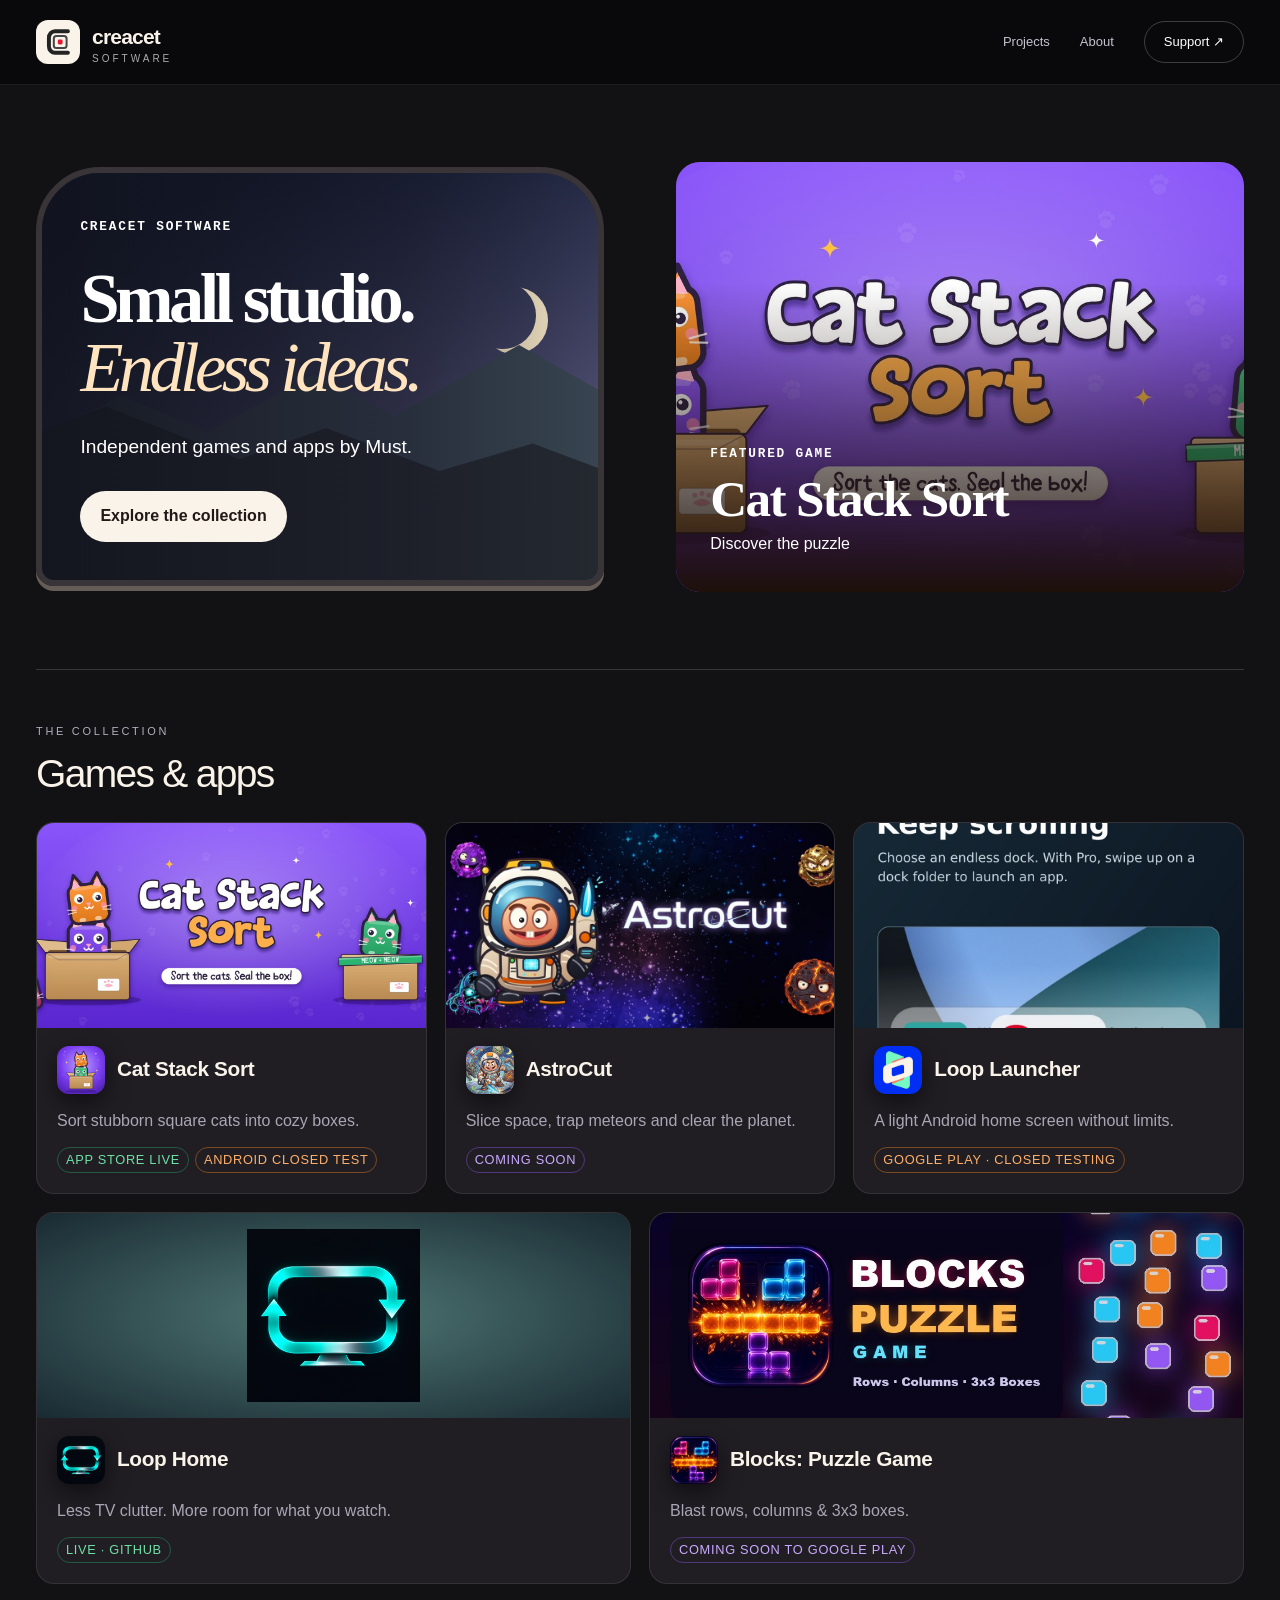
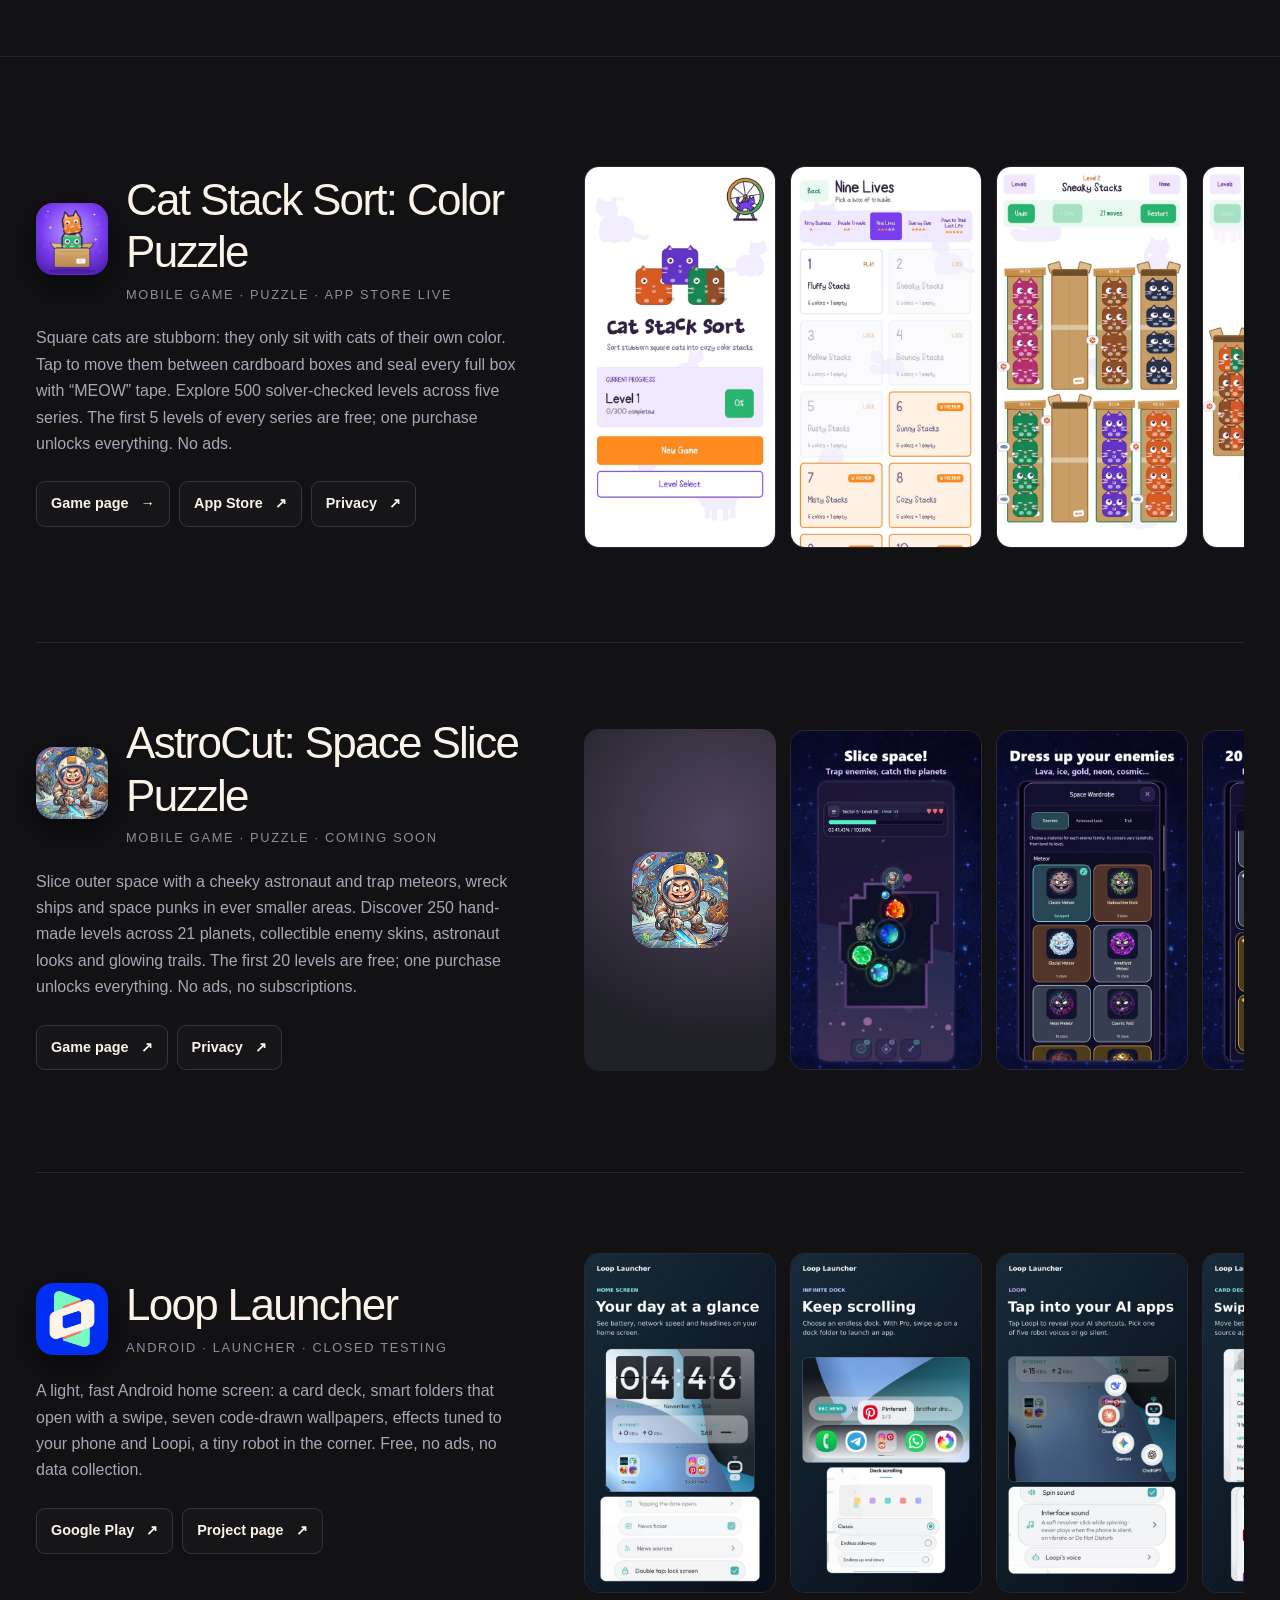
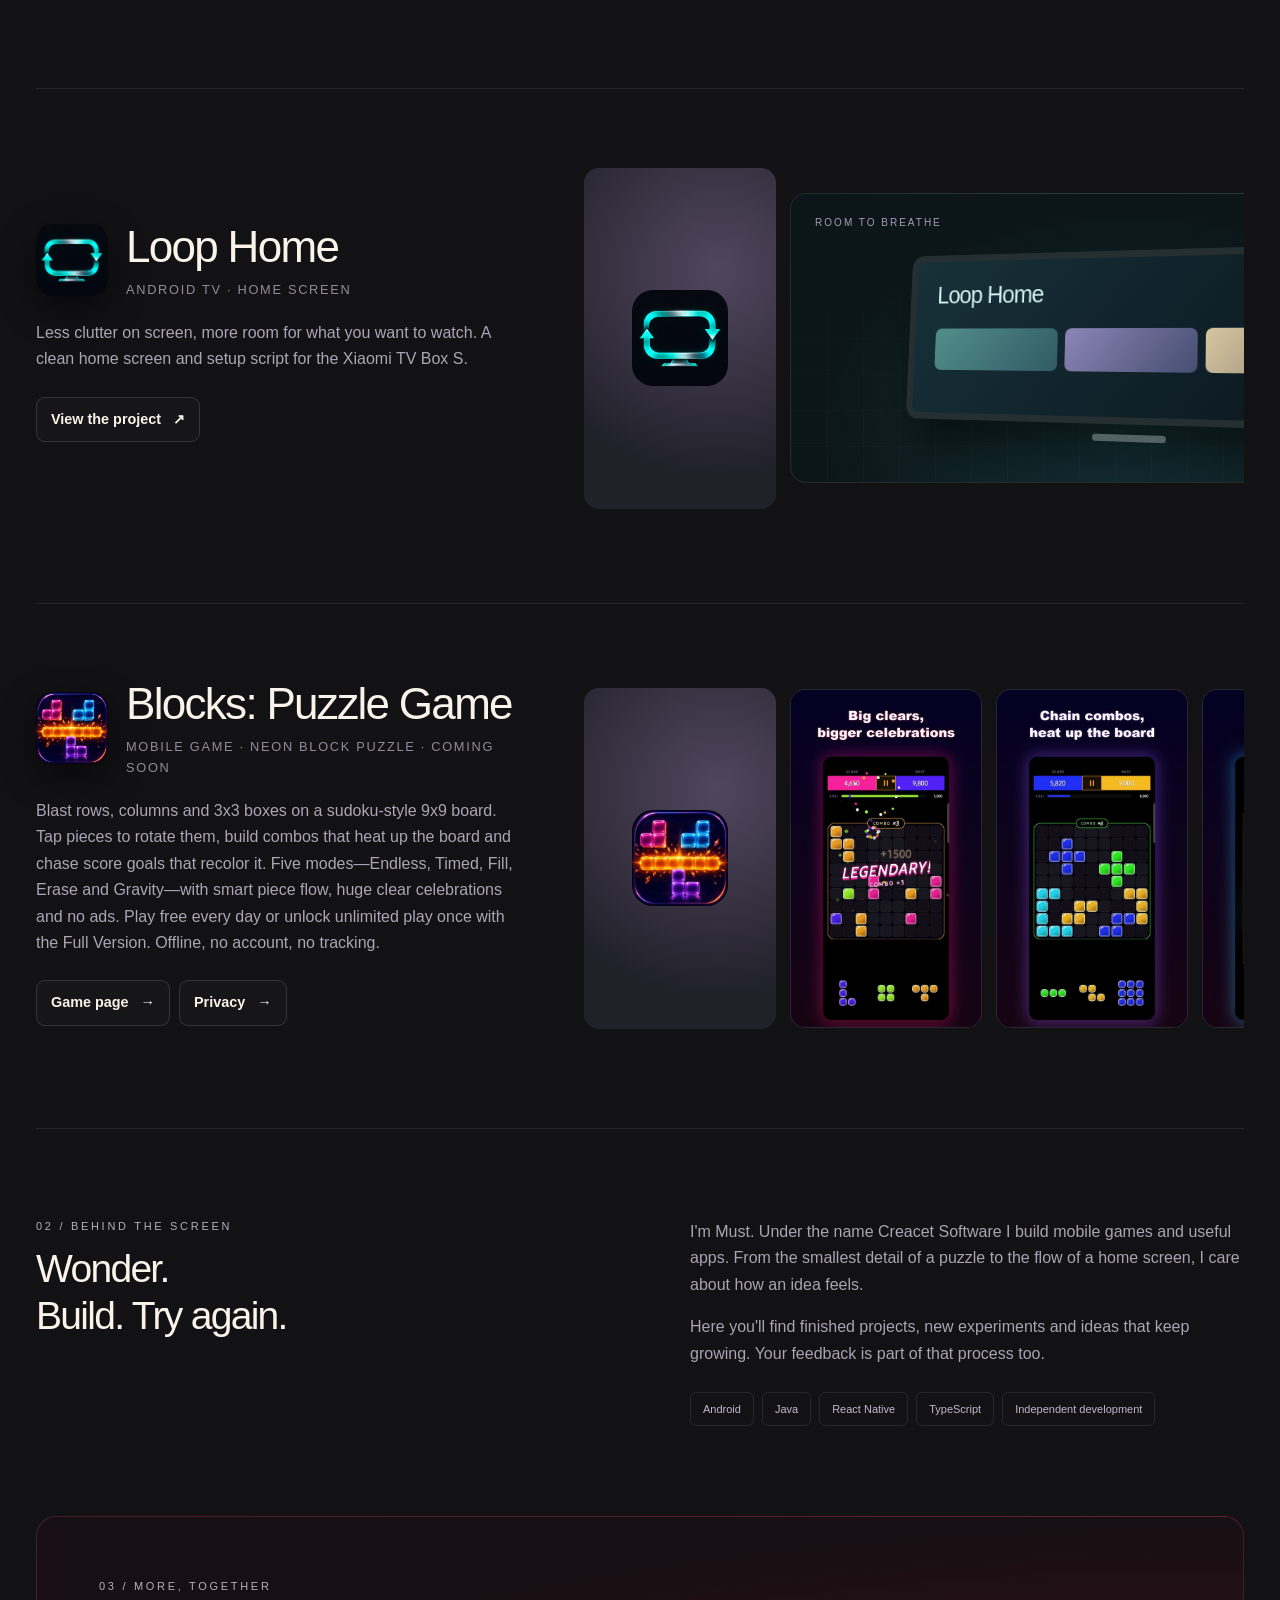
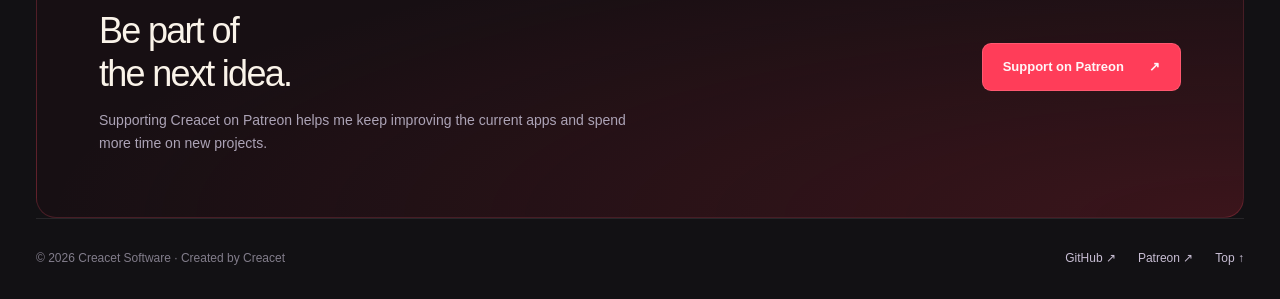
==== index.html @ cf0ade44 "Frame the studio introduction in a local-time landscape window" ====
<!doctype html>
<html lang="en">
<head>
<meta charset="utf-8">
<meta name="viewport" content="width=device-width,initial-scale=1">
<title>Creacet — From idea to experience.</title>
<meta name="description" content="Creacet Software: independent mobile games, Android experiences and tools that make everyday life easier.">
<meta name="theme-color" content="#09090d">
<meta property="og:type" content="website">
<meta property="og:title" content="Creacet Software">
<meta property="og:description" content="Independent mobile games, Android experiences and useful tools. Cat Stack Sort is out now on the App Store.">
<meta property="og:url" content="https://mustycetin.github.io/mustycetin/">
<meta property="og:image" content="https://mustycetin.github.io/mustycetin/assets/catstacksort/share.jpg">
<meta name="twitter:card" content="summary_large_image">
<style>
:root{color-scheme:dark;--bg:#09090d;--panel:#111116;--line:#ffffff17;--muted:#9999a9;--purple:#ff536b;--ice:#e3e7ed;--green:#6fe0a6;--orange:#ffaf6b}
*{box-sizing:border-box}html{scroll-behavior:smooth;scroll-padding-top:100px}body{margin:0;background:var(--bg);color:#f4f2f9;font:16px/1.65 "Segoe UI",Arial,sans-serif}a{color:inherit;text-decoration:none}button{font:inherit;color:inherit;cursor:pointer}a:focus-visible,button:focus-visible{outline:2px solid var(--ice);outline-offset:5px}::selection{background:#8060c9;color:white}.wrap{width:min(1240px,calc(100% - 72px));margin:auto}
header{position:sticky;top:0;z-index:10;border-bottom:1px solid var(--line);background:#09090de8;backdrop-filter:blur(18px)}nav{height:84px;display:flex;align-items:center;justify-content:space-between}.brand{display:flex;align-items:center;gap:12px;font-size:21px;font-weight:750;letter-spacing:-.8px}.brand-mark{display:grid;place-items:center;height:34px;width:34px;border-radius:10px;background:linear-gradient(135deg,#ff3756,#8d2537);font-weight:800;color:#fff}.brand small{font-size:10px;display:block;font-weight:500;letter-spacing:3px;color:var(--muted);line-height:1}.links{display:flex;align-items:center;gap:30px;font-size:13px;color:#c4c2cd}.navsupport{border:1px solid #ffffff36;border-radius:30px;padding:9px 19px;color:white}.links a:hover{color:var(--purple)}.eyebrow{font:11px/1.4 "Segoe UI",sans-serif;letter-spacing:2.7px;color:#b3afbe;text-transform:uppercase}
.hero{position:relative;padding:95px 0 0;overflow:hidden}.hero:before{content:"";position:absolute;top:0;left:40%;width:70%;height:700px;background:radial-gradient(ellipse,#a02e3417,transparent 65%);pointer-events:none}.intro{position:relative;z-index:2;display:grid;grid-template-columns:1.2fr 1fr;gap:70px;align-items:end}.tag{display:flex;align-items:center;gap:9px}.dot{width:6px;height:6px;border-radius:50%;background:#ff354f;box-shadow:0 0 15px #ff163c}h1{font-size:clamp(54px,6.4vw,88px);font-weight:550;line-height:1.04;letter-spacing:-5px;margin:26px 0 0}h1 em{font-weight:450;font-style:normal;background:linear-gradient(100deg,#ff3457,#ff8c93 50%,#e1e5ed);color:transparent;background-clip:text}.hero-copy{max-width:370px;padding-bottom:6px;color:#a8a5b4;font-size:16px}.actions{display:flex;gap:12px;margin-top:25px;align-items:center;flex-wrap:wrap}.button{display:inline-flex;align-items:center;justify-content:center;gap:25px;border:1px solid #ffffff24;border-radius:9px;padding:12px 20px;font-size:13px;font-weight:600;background:#ffffff05;transition:background .2s,transform .2s}.button:hover{transform:translateY(-2px);background:#ffffff10}.button.primary{background:#ff3d59;color:#fff7f8;border-color:#ff3d59}.button.primary:hover{background:#ff6078}
.stage{height:480px;margin-top:35px;position:relative;border-bottom:1px solid var(--line);isolation:isolate}.stage canvas{position:absolute;width:100%;height:100%;inset:0;touch-action:pan-y}.stage:before{content:"";position:absolute;width:50%;height:30%;left:25%;bottom:10%;background:#ff354f16;filter:blur(60px);pointer-events:none}.stage-top{position:absolute;top:20px;left:0;font-size:10px;letter-spacing:2px;color:#777382;pointer-events:none}.stage-controls{position:absolute;bottom:25px;left:0;right:0;display:flex;align-items:center;justify-content:space-between;gap:10px}.modes{display:flex;gap:5px;background:#15141cc9;border:1px solid var(--line);padding:5px;border-radius:30px}.modes button{font-size:11px;border:0;border-radius:20px;padding:8px 17px;background:none;color:#a9a5b6}.modes button[aria-pressed=true]{background:#c52e46;color:#fff7f8}.hint{font-size:11px;color:#827e90}.pause{background:#15141c;border:1px solid var(--line);border-radius:30px;padding:8px 15px;font-size:11px}
.section{padding:90px 0}.section-title{display:flex;justify-content:space-between;align-items:end;margin-bottom:35px}.section-title h2,h2{font-size:39px;letter-spacing:-1.7px;font-weight:500;margin:12px 0 0;line-height:1.2}.section-title>p{font-size:14px;color:var(--muted);max-width:315px;margin:0}
.portfolio{padding:54px 0 72px}.portfolio .section-title{margin-bottom:24px}.portfolio-grid{display:grid;grid-template-columns:repeat(5,minmax(0,1fr));gap:12px}.portfolio-card{min-width:0;min-height:188px;border:1px solid var(--line);border-radius:17px;padding:18px;background:linear-gradient(145deg,#17171e,#101015);display:flex;flex-direction:column;transition:transform .2s,border-color .2s,background .2s}.portfolio-card:hover{transform:translateY(-4px);border-color:#ff536b66;background:#18171f}.portfolio-card:focus-visible{outline-offset:3px}.portfolio-head{display:flex;align-items:center;gap:12px;margin-bottom:15px}.portfolio-icon{width:48px;height:48px;flex:none;object-fit:cover;border-radius:12px;box-shadow:0 8px 22px #0008}.portfolio-card h3{font-size:17px;line-height:1.18;letter-spacing:-.35px;margin:0;font-weight:650}.portfolio-card p{font-size:12.5px;line-height:1.45;color:#aaa6b5;margin:0 0 15px}.statuses{display:flex;gap:6px;flex-wrap:wrap;margin-top:auto}.status{display:inline-flex;width:max-content;max-width:100%;border:1px solid #ffffff22;border-radius:20px;padding:4px 8px;font-size:9px;line-height:1.25;letter-spacing:.7px;text-transform:uppercase;color:#d7d2df}.status.live{border-color:#29b56f66;color:var(--green)}.status.test{border-color:#ff8a1f66;color:var(--orange)}.status.soon{border-color:#9b5cff66;color:#c9a9ff}
.details{border-top:1px solid var(--line);padding-top:30px}.app-detail{scroll-margin-top:100px;padding:74px 0;border-bottom:1px solid var(--line)}.detail-head{display:grid;grid-template-columns:minmax(0,1fr) auto;gap:40px;align-items:start;margin-bottom:28px}.detail-title{display:flex;gap:18px;align-items:center}.detail-title img{width:72px;height:72px;flex:none;object-fit:cover;border-radius:17px;box-shadow:0 12px 32px #0008}.detail-title h2{margin:0;font-size:clamp(28px,4vw,44px)}.detail-kind{color:#918b9c;font-size:11px;letter-spacing:1.7px;text-transform:uppercase;margin-top:5px}.detail-copy{max-width:800px;color:#aaa6b5;margin:20px 0 0}.detail-links{display:flex;gap:9px;flex-wrap:wrap;justify-content:flex-end;max-width:400px}.detail-link{display:inline-flex;align-items:center;gap:12px;border:1px solid #ffffff22;border-radius:9px;padding:10px 14px;font-size:12px;font-weight:600;background:#ffffff05}.detail-link:hover{background:#ffffff0d;border-color:#ff536b55}
.shots{display:flex;gap:14px;overflow-x:auto;padding:5px 2px 20px;scroll-snap-type:x mandatory;scrollbar-color:#ffffff30 transparent}.shot{padding:0;border:1px solid var(--line);border-radius:15px;background:#171020;flex:0 0 190px;overflow:hidden;scroll-snap-align:start}.shot:hover{border-color:#ff536b66}.shot img{display:block;width:100%;height:auto}.home-preview{flex:0 0 min(680px,88vw);height:290px;border:1px solid var(--line);border-radius:16px;background:radial-gradient(ellipse at 50% 80%,#22697355,transparent 65%),#0c1619;position:relative;overflow:hidden;scroll-snap-align:start}.art-grid{position:absolute;inset:0;background-image:linear-gradient(#ffffff06 1px,transparent 1px),linear-gradient(90deg,#ffffff06 1px,transparent 1px);background-size:36px 36px;mask-image:linear-gradient(transparent,#000)}.art-label{position:absolute;left:24px;top:21px;font-size:10px;letter-spacing:2px;color:#a799b9}.tv{width:72%;height:175px;border:7px solid #252f31;border-radius:14px;background:linear-gradient(130deg,#173139,#0b151e);transform:perspective(700px) rotateY(-13deg) rotateX(5deg);box-shadow:10px 28px 45px #0008;position:absolute;left:14%;top:55px;padding:24px}.tv:after{content:"";position:absolute;width:75px;height:7px;background:#536265;bottom:-24px;left:calc(50% - 37px);border-radius:5px}.tv-clock{font-size:25px;line-height:1;letter-spacing:-1px;color:#d5f4f3}.tv-row{display:flex;gap:8px;margin-top:23px}.tv-row i{height:44px;flex:1;background:linear-gradient(130deg,#538e8a,#315b65);border-radius:7px}.tv-row i:nth-child(2){background:linear-gradient(130deg,#8d86b7,#454e70)}.tv-row i:nth-child(3){background:linear-gradient(130deg,#d6c6a1,#887c6f)}.note{font-size:10px;color:#8a8196;position:absolute;bottom:13px;right:18px}
dialog{border:1px solid #ffffff30;border-radius:15px;background:#101016;padding:12px;max-width:95vw;max-height:95vh}dialog::backdrop{background:#000d}dialog img{display:block;max-width:85vw;max-height:85vh;object-fit:contain}#close-viewer{position:absolute;right:15px;top:15px;border:0;border-radius:50%;background:#000b;padding:8px 13px;font-size:20px}.about{border-top:0;display:grid;grid-template-columns:1fr 1fr;gap:100px}.about p{color:#a8a4b3;font-size:16px;margin-top:0}.stack{display:flex;flex-wrap:wrap;gap:8px;margin-top:25px}.stack span{font-size:11px;padding:7px 12px;border:1px solid var(--line);border-radius:6px;color:#c1b8cf}.support{padding:62px;border:1px solid #ff536b35;background:radial-gradient(ellipse at 100% 100%,#9c243145,transparent 70%),#170f13;border-radius:20px;display:flex;justify-content:space-between;align-items:center;gap:35px;position:relative;overflow:hidden}.support h2{font-size:36px;margin-top:14px}.support p{font-size:14px;color:#aca3b6;max-width:530px;margin-bottom:0}.support .button{flex-shrink:0;background:#ff3d59;color:#fff6f8}footer{display:flex;justify-content:space-between;border-top:1px solid var(--line);padding:30px 0;margin-top:80px;color:#827d8b;font-size:12px}footer a{color:#c8bed4}.footer-links{display:flex;gap:22px}
@media(min-width:1500px){.stage{height:530px}}@media(max-width:1050px){.portfolio-grid{grid-template-columns:repeat(3,1fr)}.detail-head{grid-template-columns:1fr}.detail-links{justify-content:flex-start;max-width:none}}@media(max-width:800px){.wrap{width:calc(100% - 38px)}nav{height:72px}.links{gap:18px}.links .hide-mobile{display:none}.hero{padding-top:57px}.intro{grid-template-columns:1fr;gap:22px}h1{letter-spacing:-3px;font-size:64px}.hero-copy{max-width:440px}.stage{height:355px;margin-top:5px}.hint{display:none}.stage-top{top:12px}.section{padding:60px 0}.section-title{display:block}.section-title>p{margin-top:18px;max-width:100%}.portfolio{padding:42px 0 56px}.portfolio-grid{grid-template-columns:repeat(2,1fr)}.about{grid-template-columns:1fr;gap:28px}.support{padding:30px;display:block}.support h2{font-size:30px}.support .button{margin-top:25px}footer{margin-top:55px;gap:18px;flex-wrap:wrap}.section-title h2,h2{font-size:33px}.stage-controls{bottom:16px}.modes button{padding:7px 13px}.app-detail{padding:58px 0}}@media(max-width:540px){.links>a:first-child{display:none}.portfolio-grid{grid-template-columns:1fr}.portfolio-card{min-height:152px}.detail-title{align-items:flex-start}.detail-title img{width:58px;height:58px}.shot{flex-basis:68vw}.detail-link{width:100%;justify-content:space-between}.home-preview{height:240px}.tv{width:82%;left:9%;height:155px;padding:20px}.tv-row{margin-top:19px}.tv-row i{height:38px}}@media(prefers-reduced-motion:reduce){html{scroll-behavior:auto}*{transition:none!important}}
</style>
<link rel="stylesheet" href="studio.css">
<link rel="icon" href="assets/creacet.svg">
</head>
<body>
<header><nav class="wrap" aria-label="Main menu"><a class="brand" href="#top" aria-label="Creacet Software home"><img class="logo" src="assets/creacet.svg" alt=""><span>creacet<small>SOFTWARE</small></span></a><div class="links"><a href="#projects">Projects</a><a class="hide-mobile" href="#about">About</a><a class="navsupport" href="https://www.patreon.com/cw/creacet" target="_blank" rel="noopener noreferrer">Support ↗</a></div></nav></header>
<main id="top">
<section class="spotlight wrap">
<div class="pitch studio-window">
  <div class="view" aria-hidden="true"><span class="orb"></span><span class="ridge far"></span><span class="ridge near"></span></div>
  <div class="window-copy"><span class="kicker">CREACET SOFTWARE</span><h1>Small studio.<br><i>Endless ideas.</i></h1><p>Independent games and apps by Must.</p><a class="button primary" href="#projects">Explore the collection</a></div>
</div>
<a class="feature" href="#cat-stack-sort"><img src="assets/catstacksort/cover.jpg" alt="Cat Stack Sort game artwork" fetchpriority="high"><div><span class="kicker">FEATURED GAME</span><h2>Cat Stack Sort</h2><span>Discover the puzzle</span></div></a></section>
<div id="mascot" aria-hidden="true"><b></b><b></b></div>
<section class="portfolio wrap" id="projects" aria-labelledby="portfolio-title"><div class="section-title"><div><div class="eyebrow">THE COLLECTION</div><h2 id="portfolio-title">Games &amp; apps</h2></div></div><div class="portfolio-grid">
<a class="portfolio-card" href="#cat-stack-sort"><div class="tile-art"><img src="assets/catstacksort/cover.jpg" loading="lazy" alt=""></div><div class="portfolio-head"><img class="portfolio-icon" src="assets/catstacksort/icon.png" width="48" height="48" alt=""><h3>Cat Stack Sort</h3></div><p>Sort stubborn square cats into cozy boxes.</p><span class="statuses"><span class="status live">App Store live</span><span class="status test">Android closed test</span></span></a>
<a class="portfolio-card" href="#astrocut"><div class="tile-art"><img src="assets/astrocut/cover.jpg" loading="lazy" alt=""></div><div class="portfolio-head"><img class="portfolio-icon" src="assets/astrocut/icon.png" width="48" height="48" alt=""><h3>AstroCut</h3></div><p>Slice space, trap meteors and clear the planet.</p><span class="statuses"><span class="status soon">Coming soon</span></span></a>
<a class="portfolio-card" href="#loop-launcher"><div class="tile-art"><img src="assets/loop-launcher/en-02-infinite-dock.jpg" loading="lazy" alt=""></div><div class="portfolio-head"><img class="portfolio-icon" src="assets/loop-launcher/icon.png" width="48" height="48" alt=""><h3>Loop Launcher</h3></div><p>A light Android home screen without limits.</p><span class="statuses"><span class="status test">Google Play · Closed testing</span></span></a>
<a class="portfolio-card" href="#loop-home"><div class="tile-art"><img src="assets/loop-home-icon.png" loading="lazy" alt=""></div><div class="portfolio-head"><img class="portfolio-icon" src="assets/loop-home-icon.png" width="48" height="48" alt=""><h3>Loop Home</h3></div><p>Less TV clutter. More room for what you watch.</p><span class="statuses"><span class="status live">Live · GitHub</span></span></a>
<a class="portfolio-card" href="#blocks"><div class="tile-art"><img src="assets/blocks/cover.jpg" loading="lazy" alt=""></div><div class="portfolio-head"><img class="portfolio-icon" src="assets/blocks/icon.png" width="48" height="48" alt=""><h3>Blocks: Puzzle Game</h3></div><p>Blast rows, columns &amp; 3x3 boxes.</p><span class="statuses"><span class="status soon">Coming soon to Google Play</span></span></a>
</div></section>
<div class="details">
<section class="app-detail wrap" id="cat-stack-sort" aria-labelledby="cat-title"><div class="detail-head"><div><div class="detail-title"><img src="assets/catstacksort/icon.png" width="72" height="72" alt="Cat Stack Sort app icon"><div><h2 id="cat-title">Cat Stack Sort: Color Puzzle</h2><div class="detail-kind">Mobile game · Puzzle · App Store live</div></div></div><p class="detail-copy">Square cats are stubborn: they only sit with cats of their own color. Tap to move them between cardboard boxes and seal every full box with “MEOW” tape. Explore 500 solver-checked levels across five series. The first 5 levels of every series are free; one purchase unlocks everything. No ads.</p></div><div class="detail-links"><a class="detail-link" href="catstacksort/">Game page <span>→</span></a><a class="detail-link" href="https://apps.apple.com/app/id6792870083" target="_blank" rel="noopener noreferrer">App Store <span>↗</span></a><a class="detail-link" href="https://nursaver.cloud/catstacksort/privacy/" target="_blank" rel="noopener noreferrer">Privacy <span>↗</span></a></div></div><div class="shots" data-shots="catstack" aria-label="Cat Stack Sort screenshots"></div></section>
<section class="app-detail wrap" id="astrocut" aria-labelledby="astro-title"><div class="detail-head"><div><div class="detail-title"><img src="assets/astrocut/icon.png" width="72" height="72" alt="AstroCut app icon"><div><h2 id="astro-title">AstroCut: Space Slice Puzzle</h2><div class="detail-kind">Mobile game · Puzzle · Coming soon</div></div></div><p class="detail-copy">Slice outer space with a cheeky astronaut and trap meteors, wreck ships and space punks in ever smaller areas. Discover 250 hand-made levels across 21 planets, collectible enemy skins, astronaut looks and glowing trails. The first 20 levels are free; one purchase unlocks everything. No ads, no subscriptions.</p></div><div class="detail-links"><a class="detail-link" href="https://mustycetin.github.io/astrocut/" target="_blank" rel="noopener noreferrer">Game page <span>↗</span></a><a class="detail-link" href="https://mustycetin.github.io/astrocut/privacy/" target="_blank" rel="noopener noreferrer">Privacy <span>↗</span></a></div></div><div class="shots" data-shots="astrocut" aria-label="AstroCut screenshots"></div></section>
<section class="app-detail wrap" id="loop-launcher" aria-labelledby="loop-title"><div class="detail-head"><div><div class="detail-title"><img src="assets/loop-launcher/icon.png" width="72" height="72" alt="Loop Launcher app icon"><div><h2 id="loop-title">Loop Launcher</h2><div class="detail-kind">Android · Launcher · Closed testing</div></div></div><p class="detail-copy">A light, fast Android home screen: a card deck, smart folders that open with a swipe, seven code-drawn wallpapers, effects tuned to your phone and Loopi, a tiny robot in the corner. Free, no ads, no data collection.</p></div><div class="detail-links"><a class="detail-link" href="https://play.google.com/store/apps/details?id=com.creacet.loop" target="_blank" rel="noopener noreferrer">Google Play <span>↗</span></a><a class="detail-link" href="https://github.com/mustycetin/loop-launcher" target="_blank" rel="noopener noreferrer">Project page <span>↗</span></a></div></div><div class="shots" data-shots="loop" aria-label="Loop Launcher screenshots"></div></section>
<section class="app-detail wrap" id="loop-home" aria-labelledby="home-title"><div class="detail-head"><div><div class="detail-title"><img src="assets/loop-home-icon.png" width="72" height="72" alt="Loop Home app icon"><div><h2 id="home-title">Loop Home</h2><div class="detail-kind">Android TV · Home screen</div></div></div><p class="detail-copy">Less clutter on screen, more room for what you want to watch. A clean home screen and setup script for the Xiaomi TV Box S.</p></div><div class="detail-links"><a class="detail-link" href="https://github.com/mustycetin/loop-home" target="_blank" rel="noopener noreferrer">View the project <span>↗</span></a></div></div><div class="shots" aria-label="Loop Home interface preview"><div class="home-preview" role="img" aria-label="Loop Home television interface concept"><div class="art-grid"></div><span class="art-label">ROOM TO BREATHE</span><div class="tv"><div class="tv-clock">Loop Home</div><div class="tv-row"><i></i><i></i><i></i></div></div><span class="note">Interface concept illustration</span></div></div></section>
<section class="app-detail wrap" id="blocks" aria-labelledby="blocks-title"><div class="detail-head"><div><div class="detail-title"><img src="assets/blocks/icon.png" width="72" height="72" alt="Blocks: Puzzle Game app icon"><div><h2 id="blocks-title">Blocks: Puzzle Game</h2><div class="detail-kind">Mobile game · Neon block puzzle · Coming soon</div></div></div><p class="detail-copy">Blast rows, columns and 3x3 boxes on a sudoku-style 9x9 board. Tap pieces to rotate them, build combos that heat up the board and chase score goals that recolor it. Five modes—Endless, Timed, Fill, Erase and Gravity—with smart piece flow, huge clear celebrations and no ads. Play free every day or unlock unlimited play once with the Full Version. Offline, no account, no tracking.</p></div><div class="detail-links"><a class="detail-link" href="blocks/">Game page <span>→</span></a><a class="detail-link" href="blocks/privacy/">Privacy <span>→</span></a></div></div><div class="shots" data-shots="blocks" aria-label="Blocks: Puzzle Game screenshots"></div></section>
</div>
<dialog id="viewer"><button id="close-viewer" aria-label="Close image">✕</button><img id="large-shot" alt="Screenshot"></dialog>
<section class="section wrap about" id="about"><div><div class="eyebrow">02 / BEHIND THE SCREEN</div><h2>Wonder.<br>Build. Try again.</h2></div><div><p>I'm Must. Under the name Creacet Software I build mobile games and useful apps. From the smallest detail of a puzzle to the flow of a home screen, I care about how an idea feels.</p><p>Here you'll find finished projects, new experiments and ideas that keep growing. Your feedback is part of that process too.</p><div class="stack"><span>Android</span><span>Java</span><span>React Native</span><span>TypeScript</span><span>Independent development</span></div></div></section>
<section class="wrap" id="support"><div class="support"><div><div class="eyebrow">03 / MORE, TOGETHER</div><h2>Be part of<br>the next idea.</h2><p>Supporting Creacet on Patreon helps me keep improving the current apps and spend more time on new projects.</p></div><a class="button" href="https://www.patreon.com/cw/creacet" target="_blank" rel="noopener noreferrer">Support on Patreon <span>↗</span></a></div></section>
</main>
<footer class="wrap"><span>© <span id="year">2026</span> Creacet Software · Created by Creacet</span><div class="footer-links"><a href="https://github.com/mustycetin">GitHub ↗</a><a href="https://www.patreon.com/cw/creacet">Patreon ↗</a><a href="#top">Top ↑</a></div></footer>
<script>
</script>
<script src="studio.js" defer></script>
<script>document.getElementById("year").textContent = new Date().getFullYear();
</script>
<script>
(()=>{const viewer=document.getElementById('viewer'),large=document.getElementById('large-shot');const sets={loop:{dir:'loop-launcher',name:'Loop Launcher',list:[["01-home-screen","Your day at a glance"],["02-infinite-dock","Keep scrolling: the infinite dock"],["03-loopi","Tap into your AI apps with Loopi"],["04-card-deck","Swipe through your deck"],["05-folders","Give every app a place"],["06-personalization","Pick your palette"],["07-news-reader","Follow your own feed"],["08-apps-and-search","Find it all with one swipe"],["09-privacy","Your data stays yours"],["10-loop-pro","Make gestures your own"]]},catstack:{dir:'catstacksort',name:'Cat Stack Sort',h:1080,list:[["01-home","Home screen"],["02-series","Five series, from easy to extreme"],["03-sealed-boxes","Full boxes seal with MEOW tape"],["04-double-trouble","Double Trouble: two-color cats"],["05-nine-lives","Nine Lives: tighter boards"],["06-side-by-side","Side by Side: colors match by side"],["07-last-life-dark","Down to Their Last Life: in the dark"],["08-kitty-business","Kitty Business: the classic"]]},astrocut:{dir:'astrocut',name:'AstroCut',list:[["01-slice-space","Slice space!"],["02-enemy-skins","Dress up your enemies"],["03-astronaut-looks","20+ astronaut looks"],["04-cut-trails","Leave your mark"],["05-levels-planets","250 levels, 21 planets"]]},blocks:{dir:'blocks',name:'Blocks: Puzzle Game',h:1170,list:[["01","Home and daily play"],["02","Clear rows, columns and boxes"],["03","Five game modes"],["04","Combos and score goals"]]}};document.querySelectorAll('[data-shots]').forEach(box=>{const set=sets[box.dataset.shots];for(const [n,label] of set.list){const b=document.createElement('button'),img=document.createElement('img');b.className='shot';b.setAttribute('aria-label','Enlarge '+set.name+' screenshot: '+label);img.src='assets/'+set.dir+'/en-'+n+'.jpg';img.alt=set.name+' — '+label;img.loading='lazy';img.width=540;img.height=set.h||960;b.append(img);b.onclick=()=>{large.src=img.src;large.alt=img.alt;viewer.showModal()};box.append(b)}});document.getElementById('close-viewer').onclick=()=>viewer.close();viewer.addEventListener('click',e=>{if(e.target===viewer)viewer.close()});viewer.addEventListener('close',()=>{large.removeAttribute('src')})})();
</script>
</body>
</html>
---- studio.css ----
:root{--paper:#faf3e9;--red:#f95649;--muted:#ada9aa}
body{background:#121114;color:var(--paper)}
.logo{width:44px;height:44px;background:var(--paper);border-radius:12px}
.spotlight{display:grid;grid-template-columns:1fr 1fr;align-items:center;gap:6%;padding-block:clamp(32px,6vw,92px)}
.kicker{font:650 .8rem/1.3 monospace;letter-spacing:.14em}
.pitch h1{font:600 clamp(3.3rem,6.7vw,7rem)/.98 Georgia,serif;letter-spacing:-.065em}
.pitch h1 i{color:#ff8b77;font-weight:400}
.pitch p{max-width:42ch;font-size:clamp(1rem,1.6vw,1.2rem);color:#cbc1be;margin:1.5em 0}
.button.primary{background:var(--paper);color:#221816;border:0;border-radius:100px;font-size:1rem}
.feature{position:relative;isolation:isolate;display:flex;align-items:end;aspect-ratio:1.32;overflow:hidden;border-radius:24px;background:#452f28;color:white}
.feature img,.feature:after{position:absolute;inset:0;width:100%;height:100%;object-fit:cover;z-index:-2}
.feature:after{content:"";background:linear-gradient(transparent 28%,#1d100abf 83%,#1d100a);z-index:-1}
.feature div{padding:6%}.feature h2{font:bold clamp(2rem,4vw,4rem)/1 Georgia,serif;margin:.15em 0}
.portfolio{border-top:1px solid #ffffff29}.portfolio-grid{grid-template-columns:repeat(6,minmax(0,1fr));gap:18px}
.portfolio-card{grid-column:span 2;padding:0 0 20px;background:#201e23;border-radius:18px;overflow:hidden}
.portfolio-card:nth-last-child(-n+2){grid-column:span 3}
.tile-art{height:clamp(145px,16vw,235px);overflow:hidden;background:#33333d}
.tile-art img{width:100%;height:100%;object-fit:cover;transition:transform .35s}
.portfolio-card:hover .tile-art img{transform:scale(1.035)}
.portfolio-card[href="#loop-launcher"] .tile-art img{object-position:center 22%}
.portfolio-card[href="#loop-home"] .tile-art img{object-fit:contain;padding:16px;background:radial-gradient(ellipse,#507875,#192a32)}
.portfolio-head,.portfolio-card p,.portfolio-card .statuses{margin-inline:20px}.portfolio-head{margin-top:18px}
.portfolio-card h3{font-size:1.3rem}.portfolio-card p{font-size:1rem}.status,.detail-kind{font-size:.8rem}.detail-link{min-height:44px;font-size:.9rem}
.app-detail{display:grid;grid-template-columns:minmax(0,.85fr) minmax(0,1.15fr);gap:5%;align-items:center}
.detail-head{display:block}.detail-links{justify-content:flex-start;margin-top:24px}.shots{min-width:0;align-items:center}.shot,.reel{flex:0 0 clamp(150px,15vw,210px)}
.reel{aspect-ratio:9/16;scroll-snap-align:start;overflow:hidden;border-radius:15px;background:#25242a;position:relative}.reel img,.reel iframe{width:100%;height:100%;object-fit:cover;border:0;display:block}.reel.poster{display:grid;place-items:center;background:radial-gradient(circle at 70% 30%,#52465e,#21212a 75%)}.reel.poster img{width:50%;height:auto;border-radius:22%}
#mascot{position:fixed;z-index:20;top:0;left:0;width:27px;height:25px;border-radius:9px 9px 7px 7px;background:#ec344a;border:2px solid #ffada5;box-shadow:2px 3px 0 #44292d;display:flex;align-items:center;justify-content:center;gap:4px;pointer-events:none;transform:translate(-70px,-70px)}
#mascot b{width:4px;height:7px;background:#fff5dc;border-radius:4px}
@media(max-width:800px){.app-detail{display:block}.portfolio-grid{grid-template-columns:repeat(2,minmax(0,1fr))}.portfolio-card,.portfolio-card:nth-last-child(-n+2){grid-column:auto}.spotlight{gap:24px}.detail-head{margin-bottom:22px}}
@media(max-width:620px){.spotlight{grid-template-columns:1fr}.feature{aspect-ratio:1.85}.portfolio-grid{grid-template-columns:1fr}.tile-art{height:auto;aspect-ratio:2.1}.portfolio-card{min-height:0}.shot,.reel{flex-basis:min(54vw,210px)}.links>a:first-child{display:inline}.links{gap:12px}.navsupport{padding:8px 12px}}
@media(pointer:coarse){#mascot{position:absolute;left:auto;right:0;top:0;transform:rotate(8deg)}.pitch{position:relative;padding-right:12px}}
@media(prefers-reduced-motion:reduce){#mascot{display:none}}
.studio-window{--sky:#111930;--horizon:#68648b;--light:#f9eac7;position:relative;isolation:isolate;overflow:hidden;padding:clamp(24px,3vw,48px);border:6px solid #383437;border-radius:64px 64px 18px 18px;box-shadow:0 5px 0 #655c58,inset 0 0 0 1px #ffffff38}
.studio-window[data-period="morning"]{--sky:#799bb6;--horizon:#ffc396;--light:#fff1b0}
.studio-window[data-period="day"]{--sky:#457ea9;--horizon:#a2dada;--light:#fff5ca}
.studio-window[data-period="evening"]{--sky:#61537b;--horizon:#f09365;--light:#ffd585}
.view{position:absolute;inset:0;z-index:-1;overflow:hidden;background:linear-gradient(160deg,var(--sky) 12%,var(--horizon))}
.orb{position:absolute;right:9%;top:var(--altitude,14%);width:12%;aspect-ratio:1;border-radius:50%;background:var(--light);box-shadow:0 0 32px #fff3}
.studio-window[data-period="night"] .orb{background:transparent;box-shadow:inset -12px -5px var(--light)}
.ridge{position:absolute;inset:35% -6% 0;background:#384451;clip-path:polygon(0 53%,18% 30%,32% 44%,49% 22%,62% 38%,82% 11%,100% 35%,100% 100%,0 100%)}
.ridge.near{inset:52% -10% 0;background:#242930;transform:scaleX(-1)}
.view:after{content:"";position:absolute;inset:0;background:linear-gradient(90deg,#11131de0,#15152275 65%,transparent)}
.window-copy h1{font-size:clamp(2.65rem,5.5vw,5.5rem);color:white}.window-copy h1 i{color:#ffe4bf}.window-copy p{color:white}.window-copy .kicker{color:#fff}
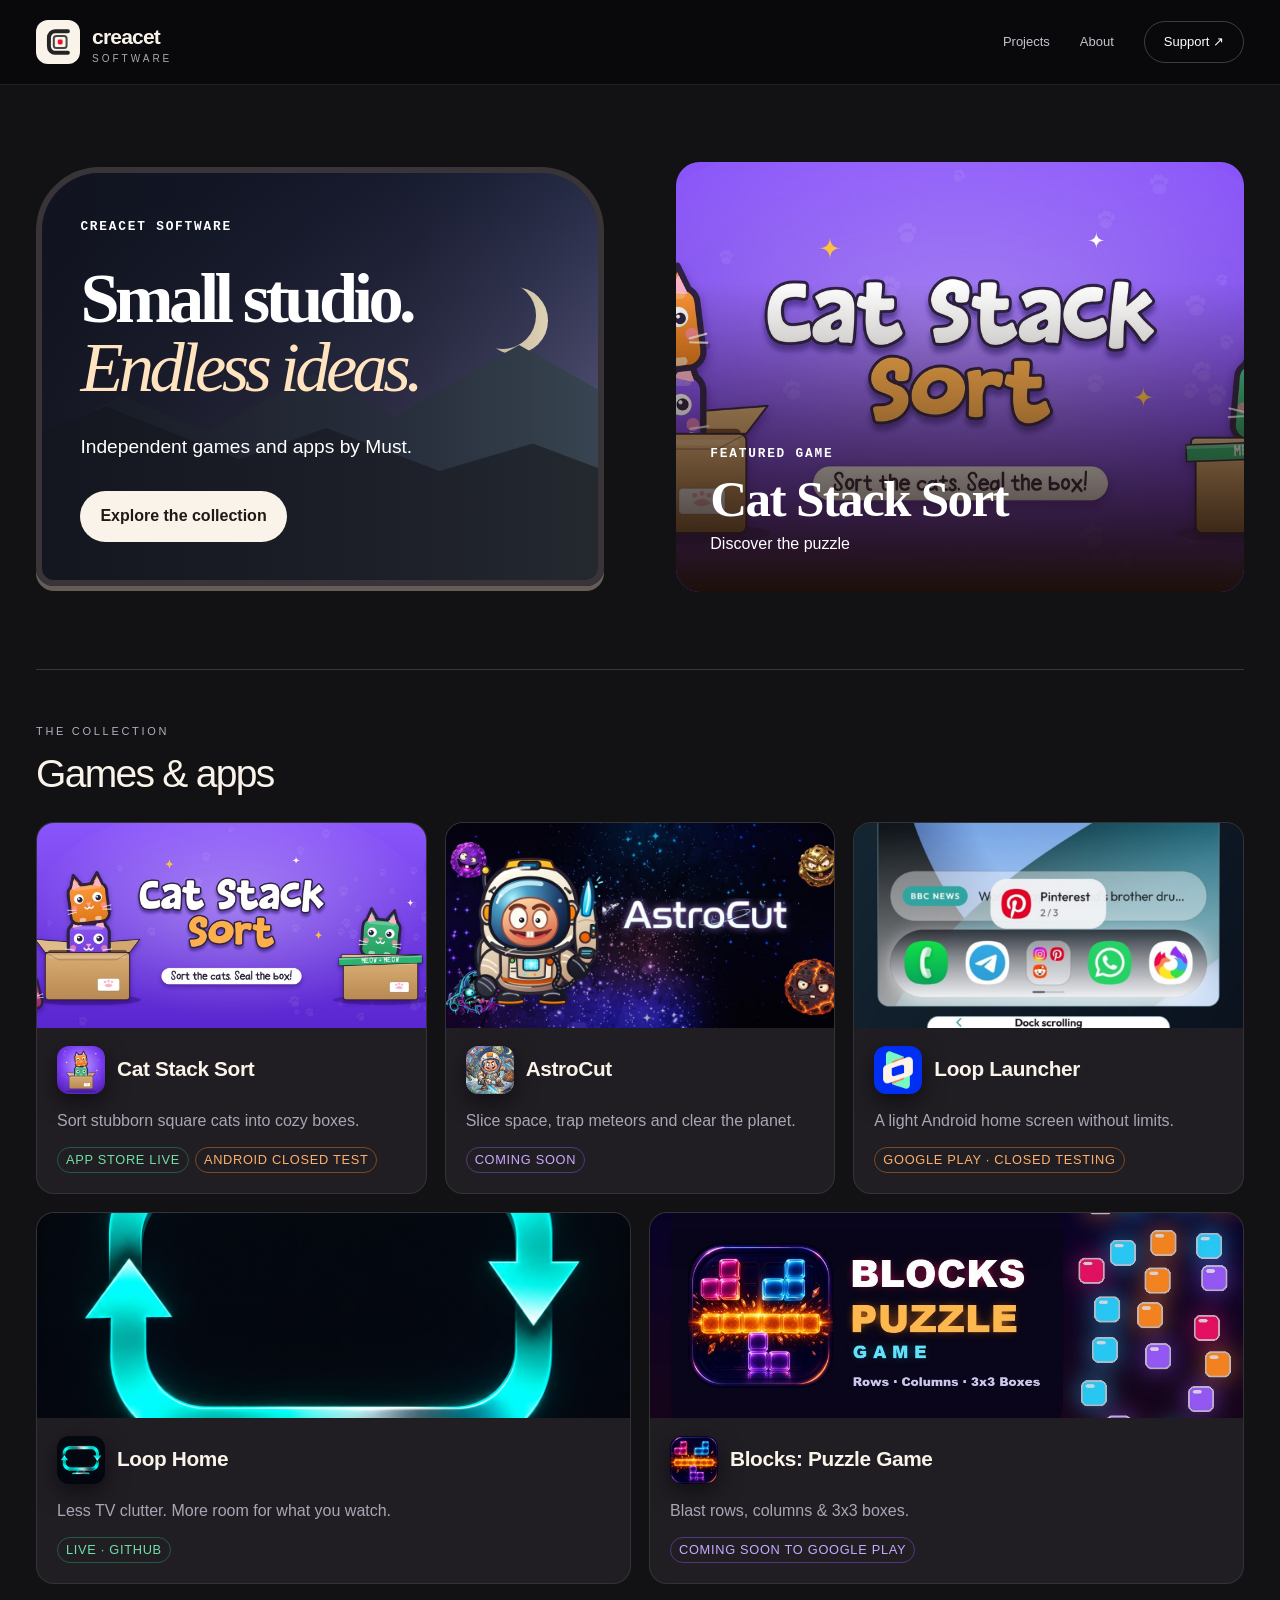
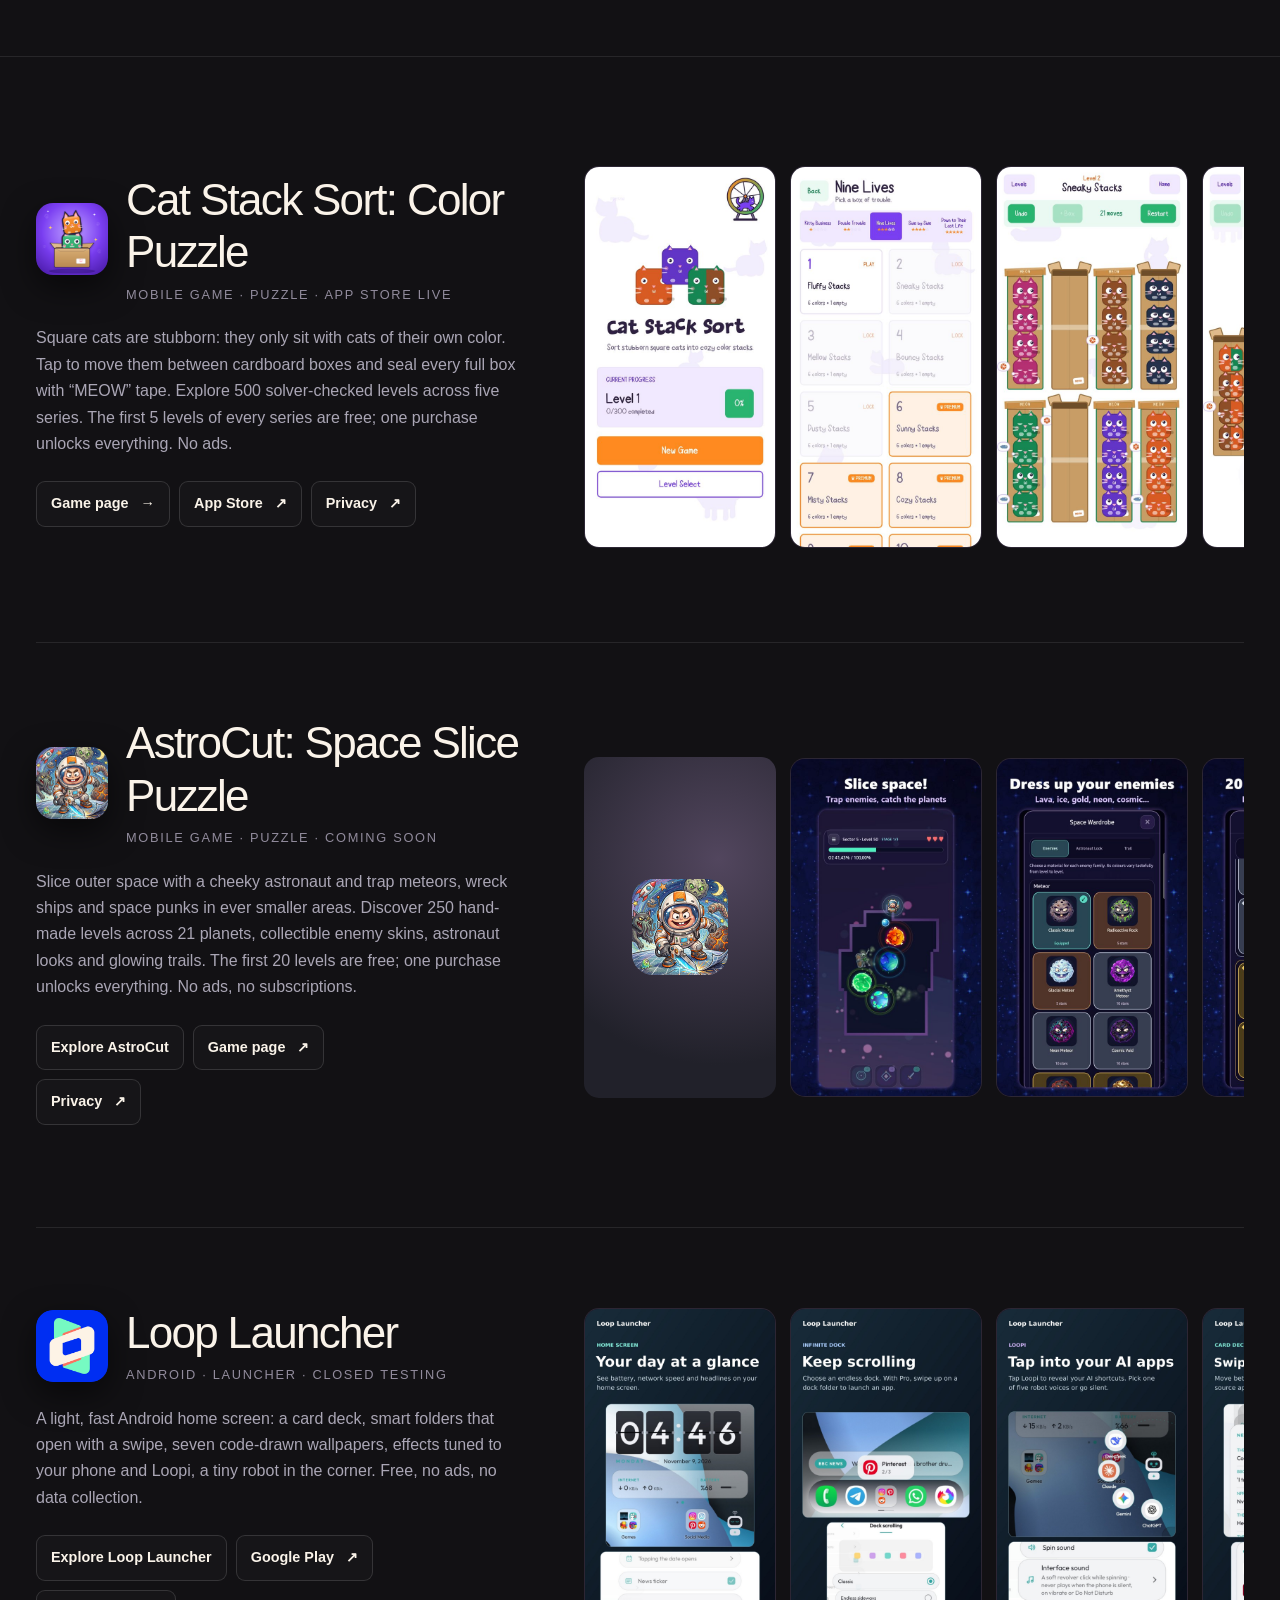
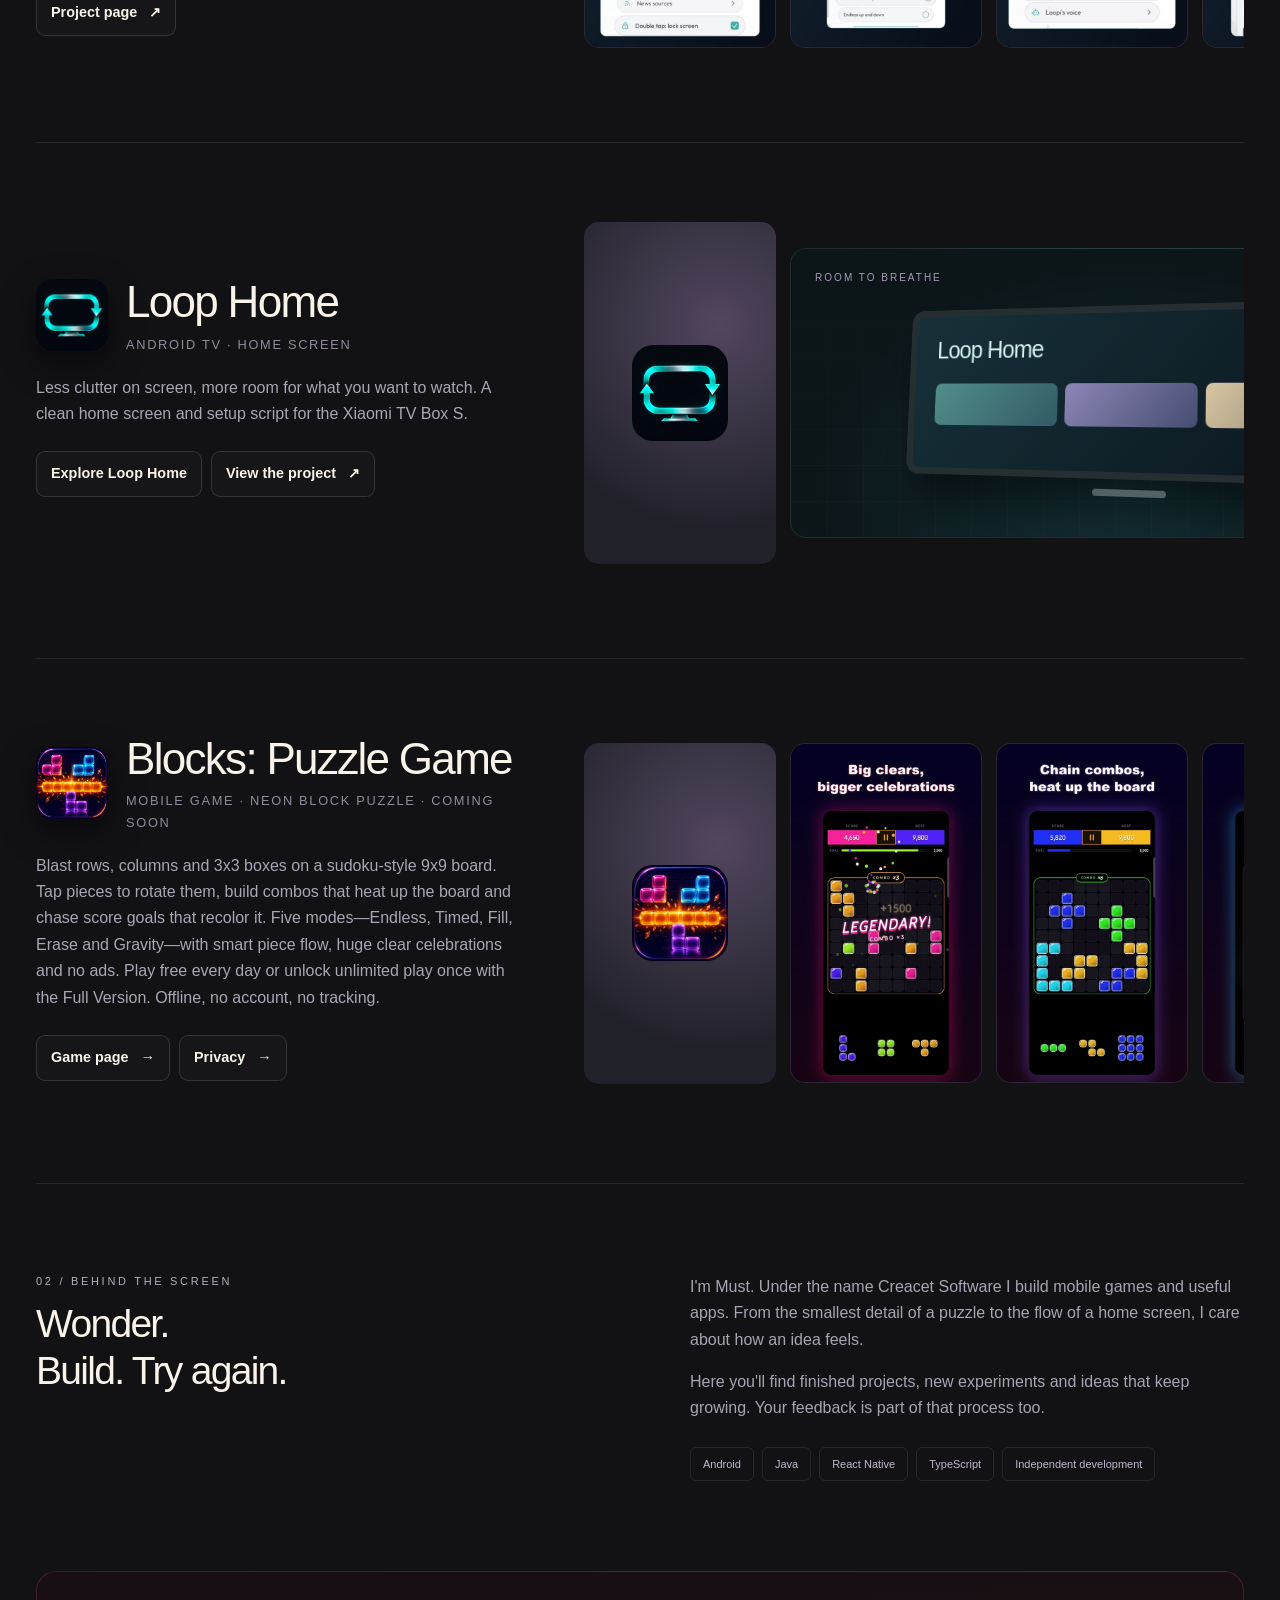
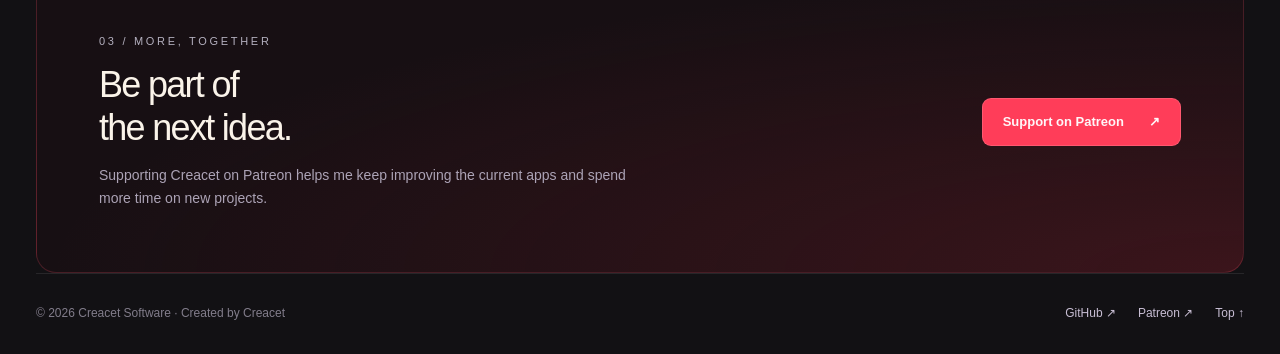
==== commit 6d444c1e: "Give each Creacet product a dedicated showcase and add a playable Blocks preview" ====
--- a/index.html
+++ b/index.html
@@ -36,20 +36,20 @@
   <div class="view" aria-hidden="true"><span class="orb"></span><span class="ridge far"></span><span class="ridge near"></span></div>
   <div class="window-copy"><span class="kicker">CREACET SOFTWARE</span><h1>Small studio.<br><i>Endless ideas.</i></h1><p>Independent games and apps by Must.</p><a class="button primary" href="#projects">Explore the collection</a></div>
 </div>
-<a class="feature" href="#cat-stack-sort"><img src="assets/catstacksort/cover.jpg" alt="Cat Stack Sort game artwork" fetchpriority="high"><div><span class="kicker">FEATURED GAME</span><h2>Cat Stack Sort</h2><span>Discover the puzzle</span></div></a></section>
+<a class="feature" href="catstacksort/"><img src="assets/catstacksort/cover.jpg" alt="Cat Stack Sort game artwork" fetchpriority="high"><div><span class="kicker">FEATURED GAME</span><h2>Cat Stack Sort</h2><span>Discover the puzzle</span></div></a></section>
 <div id="mascot" aria-hidden="true"><b></b><b></b></div>
 <section class="portfolio wrap" id="projects" aria-labelledby="portfolio-title"><div class="section-title"><div><div class="eyebrow">THE COLLECTION</div><h2 id="portfolio-title">Games &amp; apps</h2></div></div><div class="portfolio-grid">
-<a class="portfolio-card" href="#cat-stack-sort"><div class="tile-art"><img src="assets/catstacksort/cover.jpg" loading="lazy" alt=""></div><div class="portfolio-head"><img class="portfolio-icon" src="assets/catstacksort/icon.png" width="48" height="48" alt=""><h3>Cat Stack Sort</h3></div><p>Sort stubborn square cats into cozy boxes.</p><span class="statuses"><span class="status live">App Store live</span><span class="status test">Android closed test</span></span></a>
-<a class="portfolio-card" href="#astrocut"><div class="tile-art"><img src="assets/astrocut/cover.jpg" loading="lazy" alt=""></div><div class="portfolio-head"><img class="portfolio-icon" src="assets/astrocut/icon.png" width="48" height="48" alt=""><h3>AstroCut</h3></div><p>Slice space, trap meteors and clear the planet.</p><span class="statuses"><span class="status soon">Coming soon</span></span></a>
-<a class="portfolio-card" href="#loop-launcher"><div class="tile-art"><img src="assets/loop-launcher/en-02-infinite-dock.jpg" loading="lazy" alt=""></div><div class="portfolio-head"><img class="portfolio-icon" src="assets/loop-launcher/icon.png" width="48" height="48" alt=""><h3>Loop Launcher</h3></div><p>A light Android home screen without limits.</p><span class="statuses"><span class="status test">Google Play · Closed testing</span></span></a>
-<a class="portfolio-card" href="#loop-home"><div class="tile-art"><img src="assets/loop-home-icon.png" loading="lazy" alt=""></div><div class="portfolio-head"><img class="portfolio-icon" src="assets/loop-home-icon.png" width="48" height="48" alt=""><h3>Loop Home</h3></div><p>Less TV clutter. More room for what you watch.</p><span class="statuses"><span class="status live">Live · GitHub</span></span></a>
-<a class="portfolio-card" href="#blocks"><div class="tile-art"><img src="assets/blocks/cover.jpg" loading="lazy" alt=""></div><div class="portfolio-head"><img class="portfolio-icon" src="assets/blocks/icon.png" width="48" height="48" alt=""><h3>Blocks: Puzzle Game</h3></div><p>Blast rows, columns &amp; 3x3 boxes.</p><span class="statuses"><span class="status soon">Coming soon to Google Play</span></span></a>
+<a class="portfolio-card" href="catstacksort/"><div class="tile-art"><img src="assets/catstacksort/cover.jpg" loading="lazy" alt=""></div><div class="portfolio-head"><img class="portfolio-icon" src="assets/catstacksort/icon.png" width="48" height="48" alt=""><h3>Cat Stack Sort</h3></div><p>Sort stubborn square cats into cozy boxes.</p><span class="statuses"><span class="status live">App Store live</span><span class="status test">Android closed test</span></span></a>
+<a class="portfolio-card" href="astrocut/"><div class="tile-art"><img src="assets/astrocut/cover.jpg" loading="lazy" alt=""></div><div class="portfolio-head"><img class="portfolio-icon" src="assets/astrocut/icon.png" width="48" height="48" alt=""><h3>AstroCut</h3></div><p>Slice space, trap meteors and clear the planet.</p><span class="statuses"><span class="status soon">Coming soon</span></span></a>
+<a class="portfolio-card" href="loop-launcher/"><div class="tile-art"><img src="assets/loop-launcher/en-02-infinite-dock.jpg" loading="lazy" alt=""></div><div class="portfolio-head"><img class="portfolio-icon" src="assets/loop-launcher/icon.png" width="48" height="48" alt=""><h3>Loop Launcher</h3></div><p>A light Android home screen without limits.</p><span class="statuses"><span class="status test">Google Play · Closed testing</span></span></a>
+<a class="portfolio-card" href="loop-home/"><div class="tile-art"><img src="assets/loop-home-icon.png" loading="lazy" alt=""></div><div class="portfolio-head"><img class="portfolio-icon" src="assets/loop-home-icon.png" width="48" height="48" alt=""><h3>Loop Home</h3></div><p>Less TV clutter. More room for what you watch.</p><span class="statuses"><span class="status live">Live · GitHub</span></span></a>
+<a class="portfolio-card" href="blocks/"><div class="tile-art"><img src="assets/blocks/cover.jpg" loading="lazy" alt=""></div><div class="portfolio-head"><img class="portfolio-icon" src="assets/blocks/icon.png" width="48" height="48" alt=""><h3>Blocks: Puzzle Game</h3></div><p>Blast rows, columns &amp; 3x3 boxes.</p><span class="statuses"><span class="status soon">Coming soon to Google Play</span></span></a>
 </div></section>
 <div class="details">
 <section class="app-detail wrap" id="cat-stack-sort" aria-labelledby="cat-title"><div class="detail-head"><div><div class="detail-title"><img src="assets/catstacksort/icon.png" width="72" height="72" alt="Cat Stack Sort app icon"><div><h2 id="cat-title">Cat Stack Sort: Color Puzzle</h2><div class="detail-kind">Mobile game · Puzzle · App Store live</div></div></div><p class="detail-copy">Square cats are stubborn: they only sit with cats of their own color. Tap to move them between cardboard boxes and seal every full box with “MEOW” tape. Explore 500 solver-checked levels across five series. The first 5 levels of every series are free; one purchase unlocks everything. No ads.</p></div><div class="detail-links"><a class="detail-link" href="catstacksort/">Game page <span>→</span></a><a class="detail-link" href="https://apps.apple.com/app/id6792870083" target="_blank" rel="noopener noreferrer">App Store <span>↗</span></a><a class="detail-link" href="https://nursaver.cloud/catstacksort/privacy/" target="_blank" rel="noopener noreferrer">Privacy <span>↗</span></a></div></div><div class="shots" data-shots="catstack" aria-label="Cat Stack Sort screenshots"></div></section>
-<section class="app-detail wrap" id="astrocut" aria-labelledby="astro-title"><div class="detail-head"><div><div class="detail-title"><img src="assets/astrocut/icon.png" width="72" height="72" alt="AstroCut app icon"><div><h2 id="astro-title">AstroCut: Space Slice Puzzle</h2><div class="detail-kind">Mobile game · Puzzle · Coming soon</div></div></div><p class="detail-copy">Slice outer space with a cheeky astronaut and trap meteors, wreck ships and space punks in ever smaller areas. Discover 250 hand-made levels across 21 planets, collectible enemy skins, astronaut looks and glowing trails. The first 20 levels are free; one purchase unlocks everything. No ads, no subscriptions.</p></div><div class="detail-links"><a class="detail-link" href="https://mustycetin.github.io/astrocut/" target="_blank" rel="noopener noreferrer">Game page <span>↗</span></a><a class="detail-link" href="https://mustycetin.github.io/astrocut/privacy/" target="_blank" rel="noopener noreferrer">Privacy <span>↗</span></a></div></div><div class="shots" data-shots="astrocut" aria-label="AstroCut screenshots"></div></section>
-<section class="app-detail wrap" id="loop-launcher" aria-labelledby="loop-title"><div class="detail-head"><div><div class="detail-title"><img src="assets/loop-launcher/icon.png" width="72" height="72" alt="Loop Launcher app icon"><div><h2 id="loop-title">Loop Launcher</h2><div class="detail-kind">Android · Launcher · Closed testing</div></div></div><p class="detail-copy">A light, fast Android home screen: a card deck, smart folders that open with a swipe, seven code-drawn wallpapers, effects tuned to your phone and Loopi, a tiny robot in the corner. Free, no ads, no data collection.</p></div><div class="detail-links"><a class="detail-link" href="https://play.google.com/store/apps/details?id=com.creacet.loop" target="_blank" rel="noopener noreferrer">Google Play <span>↗</span></a><a class="detail-link" href="https://github.com/mustycetin/loop-launcher" target="_blank" rel="noopener noreferrer">Project page <span>↗</span></a></div></div><div class="shots" data-shots="loop" aria-label="Loop Launcher screenshots"></div></section>
-<section class="app-detail wrap" id="loop-home" aria-labelledby="home-title"><div class="detail-head"><div><div class="detail-title"><img src="assets/loop-home-icon.png" width="72" height="72" alt="Loop Home app icon"><div><h2 id="home-title">Loop Home</h2><div class="detail-kind">Android TV · Home screen</div></div></div><p class="detail-copy">Less clutter on screen, more room for what you want to watch. A clean home screen and setup script for the Xiaomi TV Box S.</p></div><div class="detail-links"><a class="detail-link" href="https://github.com/mustycetin/loop-home" target="_blank" rel="noopener noreferrer">View the project <span>↗</span></a></div></div><div class="shots" aria-label="Loop Home interface preview"><div class="home-preview" role="img" aria-label="Loop Home television interface concept"><div class="art-grid"></div><span class="art-label">ROOM TO BREATHE</span><div class="tv"><div class="tv-clock">Loop Home</div><div class="tv-row"><i></i><i></i><i></i></div></div><span class="note">Interface concept illustration</span></div></div></section>
+<section class="app-detail wrap" id="astrocut" aria-labelledby="astro-title"><div class="detail-head"><div><div class="detail-title"><img src="assets/astrocut/icon.png" width="72" height="72" alt="AstroCut app icon"><div><h2 id="astro-title">AstroCut: Space Slice Puzzle</h2><div class="detail-kind">Mobile game · Puzzle · Coming soon</div></div></div><p class="detail-copy">Slice outer space with a cheeky astronaut and trap meteors, wreck ships and space punks in ever smaller areas. Discover 250 hand-made levels across 21 planets, collectible enemy skins, astronaut looks and glowing trails. The first 20 levels are free; one purchase unlocks everything. No ads, no subscriptions.</p></div><div class="detail-links"><a class="detail-link" href="astrocut/">Explore AstroCut</a><a class="detail-link" href="https://mustycetin.github.io/astrocut/" target="_blank" rel="noopener noreferrer">Game page <span>↗</span></a><a class="detail-link" href="https://mustycetin.github.io/astrocut/privacy/" target="_blank" rel="noopener noreferrer">Privacy <span>↗</span></a></div></div><div class="shots" data-shots="astrocut" aria-label="AstroCut screenshots"></div></section>
+<section class="app-detail wrap" id="loop-launcher" aria-labelledby="loop-title"><div class="detail-head"><div><div class="detail-title"><img src="assets/loop-launcher/icon.png" width="72" height="72" alt="Loop Launcher app icon"><div><h2 id="loop-title">Loop Launcher</h2><div class="detail-kind">Android · Launcher · Closed testing</div></div></div><p class="detail-copy">A light, fast Android home screen: a card deck, smart folders that open with a swipe, seven code-drawn wallpapers, effects tuned to your phone and Loopi, a tiny robot in the corner. Free, no ads, no data collection.</p></div><div class="detail-links"><a class="detail-link" href="loop-launcher/">Explore Loop Launcher</a><a class="detail-link" href="https://play.google.com/store/apps/details?id=com.creacet.loop" target="_blank" rel="noopener noreferrer">Google Play <span>↗</span></a><a class="detail-link" href="https://github.com/mustycetin/loop-launcher" target="_blank" rel="noopener noreferrer">Project page <span>↗</span></a></div></div><div class="shots" data-shots="loop" aria-label="Loop Launcher screenshots"></div></section>
+<section class="app-detail wrap" id="loop-home" aria-labelledby="home-title"><div class="detail-head"><div><div class="detail-title"><img src="assets/loop-home-icon.png" width="72" height="72" alt="Loop Home app icon"><div><h2 id="home-title">Loop Home</h2><div class="detail-kind">Android TV · Home screen</div></div></div><p class="detail-copy">Less clutter on screen, more room for what you want to watch. A clean home screen and setup script for the Xiaomi TV Box S.</p></div><div class="detail-links"><a class="detail-link" href="loop-home/">Explore Loop Home</a><a class="detail-link" href="https://github.com/mustycetin/loop-home" target="_blank" rel="noopener noreferrer">View the project <span>↗</span></a></div></div><div class="shots" aria-label="Loop Home interface preview"><div class="home-preview" role="img" aria-label="Loop Home television interface concept"><div class="art-grid"></div><span class="art-label">ROOM TO BREATHE</span><div class="tv"><div class="tv-clock">Loop Home</div><div class="tv-row"><i></i><i></i><i></i></div></div><span class="note">Interface concept illustration</span></div></div></section>
 <section class="app-detail wrap" id="blocks" aria-labelledby="blocks-title"><div class="detail-head"><div><div class="detail-title"><img src="assets/blocks/icon.png" width="72" height="72" alt="Blocks: Puzzle Game app icon"><div><h2 id="blocks-title">Blocks: Puzzle Game</h2><div class="detail-kind">Mobile game · Neon block puzzle · Coming soon</div></div></div><p class="detail-copy">Blast rows, columns and 3x3 boxes on a sudoku-style 9x9 board. Tap pieces to rotate them, build combos that heat up the board and chase score goals that recolor it. Five modes—Endless, Timed, Fill, Erase and Gravity—with smart piece flow, huge clear celebrations and no ads. Play free every day or unlock unlimited play once with the Full Version. Offline, no account, no tracking.</p></div><div class="detail-links"><a class="detail-link" href="blocks/">Game page <span>→</span></a><a class="detail-link" href="blocks/privacy/">Privacy <span>→</span></a></div></div><div class="shots" data-shots="blocks" aria-label="Blocks: Puzzle Game screenshots"></div></section>
 </div>
 <dialog id="viewer"><button id="close-viewer" aria-label="Close image">✕</button><img id="large-shot" alt="Screenshot"></dialog>
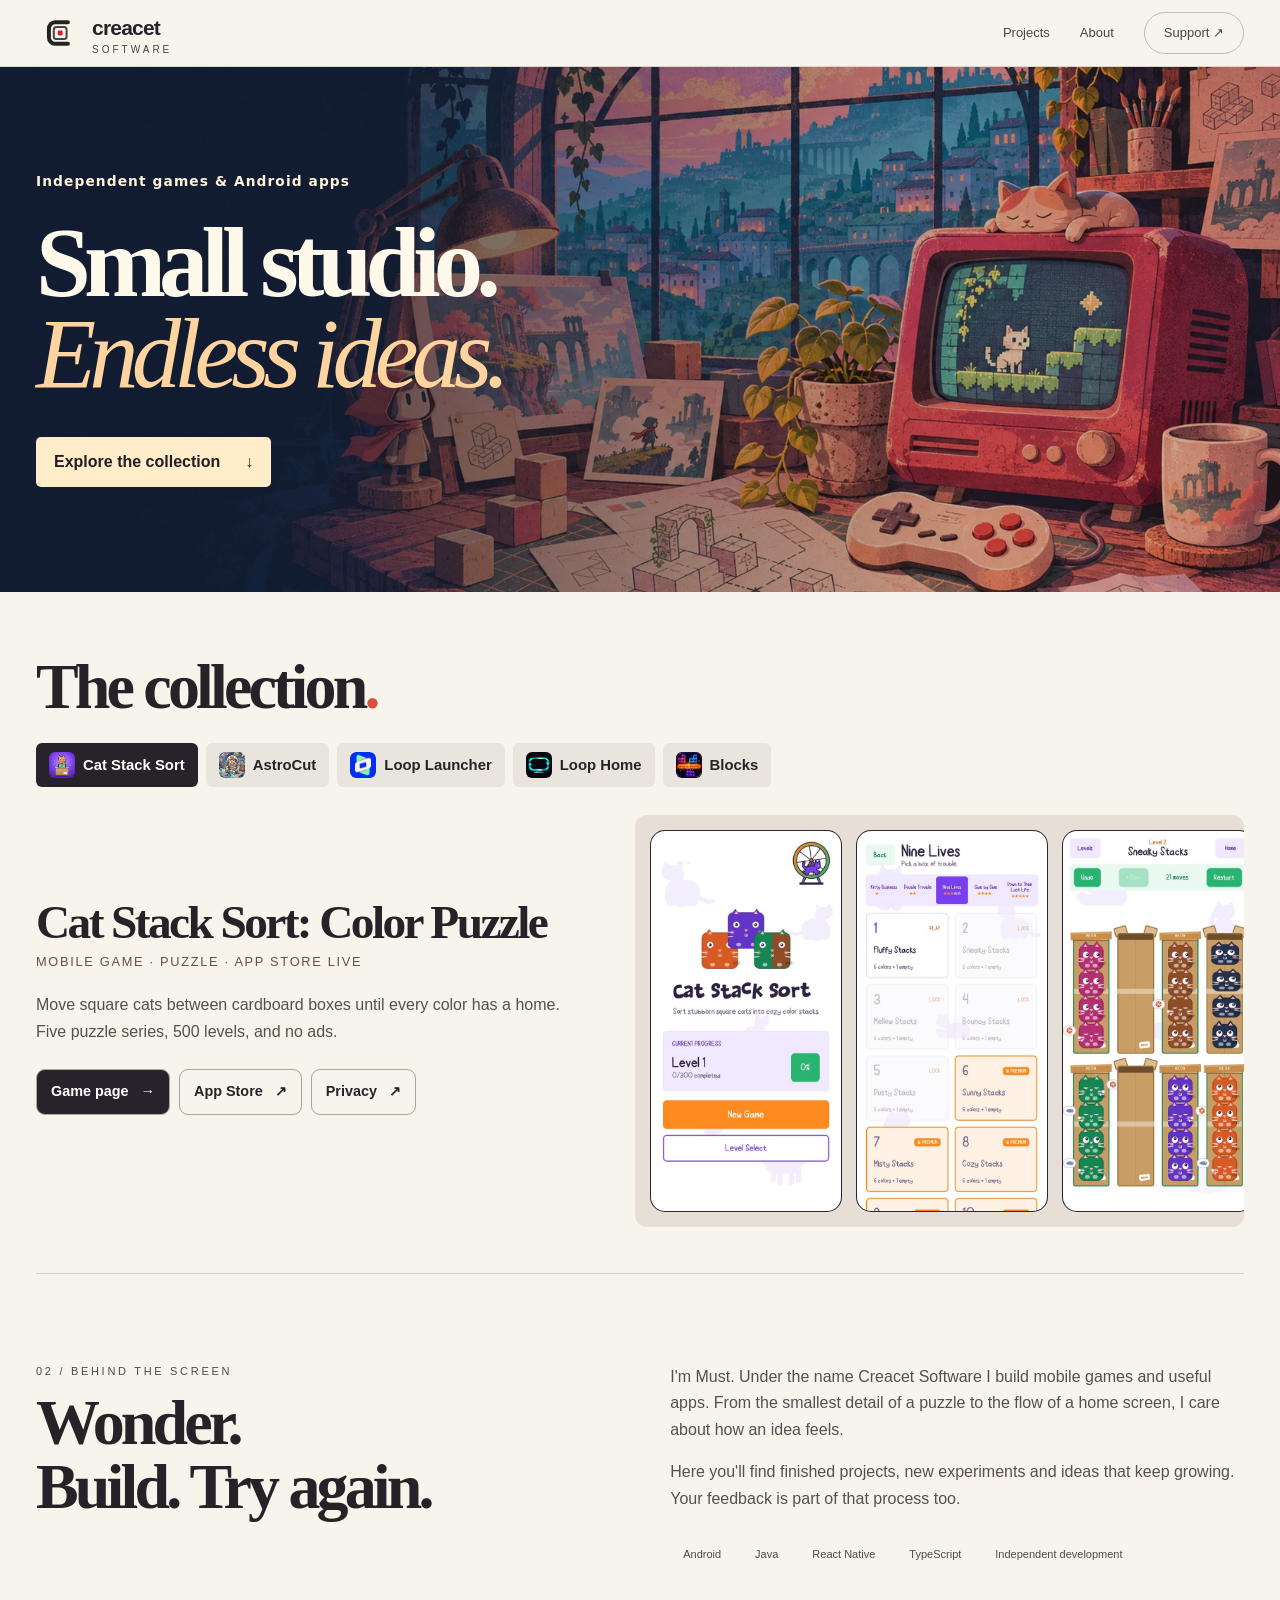
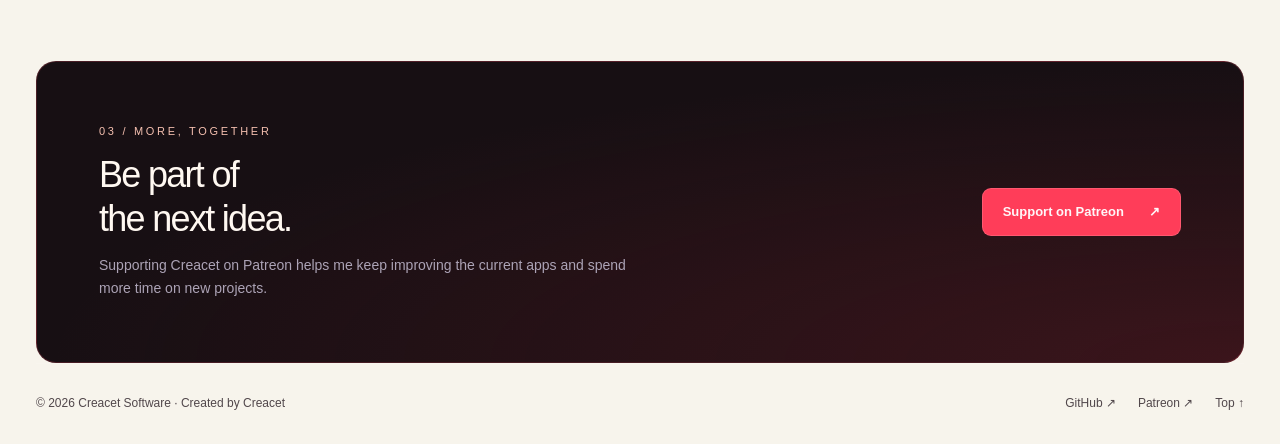
==== commit d698d196: "Rebuild the studio homepage around illustrated key art and a focused product collection" ====
--- a/index.html
+++ b/index.html
@@ -31,26 +31,30 @@
 <body>
 <header><nav class="wrap" aria-label="Main menu"><a class="brand" href="#top" aria-label="Creacet Software home"><img class="logo" src="assets/creacet.svg" alt=""><span>creacet<small>SOFTWARE</small></span></a><div class="links"><a href="#projects">Projects</a><a class="hide-mobile" href="#about">About</a><a class="navsupport" href="https://www.patreon.com/cw/creacet" target="_blank" rel="noopener noreferrer">Support ↗</a></div></nav></header>
 <main id="top">
-<section class="spotlight wrap">
-<div class="pitch studio-window">
-  <div class="view" aria-hidden="true"><span class="orb"></span><span class="ridge far"></span><span class="ridge near"></span></div>
-  <div class="window-copy"><span class="kicker">CREACET SOFTWARE</span><h1>Small studio.<br><i>Endless ideas.</i></h1><p>Independent games and apps by Must.</p><a class="button primary" href="#projects">Explore the collection</a></div>
+<section class="studio-window pitch opening" aria-labelledby="studio-title">
+  <img class="workbench" src="assets/studio-window.webp" alt="" fetchpriority="high" width="1672" height="941">
+  <div class="opening-copy wrap"><p class="label">Independent games &amp; Android apps</p><h1 id="studio-title">Small studio.<br><em>Endless ideas.</em></h1><a class="browse" href="#projects">Explore the collection <span aria-hidden="true">↓</span></a></div>
+</section>
+<div id="mascot" aria-hidden="true">
+  <svg viewBox="0 0 48 48" focusable="false">
+    <path d="m23 13 4-8" fill="none" stroke="#f0bdac" stroke-width="2.5"/>
+    <circle cx="28" cy="5" r="3.4" fill="#ffca65"/><circle cx="27" cy="4" r="1" fill="#fff4c5"/>
+    <path d="M11 29 5 26l-2 6 8 3m26-8 6-4 2 6-7 5" fill="#d9504b" stroke="#662736" stroke-width="2"/>
+    <path d="m15 36-3 6 8 1 2-6m7-1 1 7 8-2-4-6" fill="#ffae88" stroke="#672938" stroke-width="2.4" stroke-linejoin="round"/>
+    <path d="M10 18q1-6 9-6l12 1q7 0 8 8l-1 10q-1 7-8 7H17q-9-1-9-9z" fill="#e5384e" stroke="#692538" stroke-width="2"/>
+    <path d="M13 18q1-3 6-3h5" fill="none" stroke="#ffb49c" stroke-width="2" stroke-linecap="round"/>
+    <rect x="12" y="19" width="23" height="12" rx="5" fill="#332d42"/>
+    <g class="bot-eyes" fill="#b9ffea"><rect x="16" y="22" width="4" height="5" rx="2"/><rect x="27" y="22" width="4" height="5" rx="2"/></g>
+    <path d="M25 34h5" stroke="#ffb39a" stroke-width="2" stroke-linecap="round"/><circle cx="14" cy="32" r="1.4" fill="#ffce6b"/>
+  </svg>
 </div>
-<a class="feature" href="catstacksort/"><img src="assets/catstacksort/cover.jpg" alt="Cat Stack Sort game artwork" fetchpriority="high"><div><span class="kicker">FEATURED GAME</span><h2>Cat Stack Sort</h2><span>Discover the puzzle</span></div></a></section>
-<div id="mascot" aria-hidden="true"><b></b><b></b></div>
-<section class="portfolio wrap" id="projects" aria-labelledby="portfolio-title"><div class="section-title"><div><div class="eyebrow">THE COLLECTION</div><h2 id="portfolio-title">Games &amp; apps</h2></div></div><div class="portfolio-grid">
-<a class="portfolio-card" href="catstacksort/"><div class="tile-art"><img src="assets/catstacksort/cover.jpg" loading="lazy" alt=""></div><div class="portfolio-head"><img class="portfolio-icon" src="assets/catstacksort/icon.png" width="48" height="48" alt=""><h3>Cat Stack Sort</h3></div><p>Sort stubborn square cats into cozy boxes.</p><span class="statuses"><span class="status live">App Store live</span><span class="status test">Android closed test</span></span></a>
-<a class="portfolio-card" href="astrocut/"><div class="tile-art"><img src="assets/astrocut/cover.jpg" loading="lazy" alt=""></div><div class="portfolio-head"><img class="portfolio-icon" src="assets/astrocut/icon.png" width="48" height="48" alt=""><h3>AstroCut</h3></div><p>Slice space, trap meteors and clear the planet.</p><span class="statuses"><span class="status soon">Coming soon</span></span></a>
-<a class="portfolio-card" href="loop-launcher/"><div class="tile-art"><img src="assets/loop-launcher/en-02-infinite-dock.jpg" loading="lazy" alt=""></div><div class="portfolio-head"><img class="portfolio-icon" src="assets/loop-launcher/icon.png" width="48" height="48" alt=""><h3>Loop Launcher</h3></div><p>A light Android home screen without limits.</p><span class="statuses"><span class="status test">Google Play · Closed testing</span></span></a>
-<a class="portfolio-card" href="loop-home/"><div class="tile-art"><img src="assets/loop-home-icon.png" loading="lazy" alt=""></div><div class="portfolio-head"><img class="portfolio-icon" src="assets/loop-home-icon.png" width="48" height="48" alt=""><h3>Loop Home</h3></div><p>Less TV clutter. More room for what you watch.</p><span class="statuses"><span class="status live">Live · GitHub</span></span></a>
-<a class="portfolio-card" href="blocks/"><div class="tile-art"><img src="assets/blocks/cover.jpg" loading="lazy" alt=""></div><div class="portfolio-head"><img class="portfolio-icon" src="assets/blocks/icon.png" width="48" height="48" alt=""><h3>Blocks: Puzzle Game</h3></div><p>Blast rows, columns &amp; 3x3 boxes.</p><span class="statuses"><span class="status soon">Coming soon to Google Play</span></span></a>
-</div></section>
+<section id="projects" class="shelf wrap"><h2>The collection<span>.</span></h2><nav class="picker" aria-label="Choose a product"><a href="#cat-stack-sort"><img src="assets/catstacksort/icon.png" alt="">Cat Stack Sort</a><a href="#astrocut"><img src="assets/astrocut/icon.png" alt="">AstroCut</a><a href="#loop-launcher"><img src="assets/loop-launcher/icon.png" alt="">Loop Launcher</a><a href="#loop-home"><img src="assets/loop-home-icon.png" alt="">Loop Home</a><a href="#blocks"><img src="assets/blocks/icon.png" alt="">Blocks</a></nav></section>
 <div class="details">
-<section class="app-detail wrap" id="cat-stack-sort" aria-labelledby="cat-title"><div class="detail-head"><div><div class="detail-title"><img src="assets/catstacksort/icon.png" width="72" height="72" alt="Cat Stack Sort app icon"><div><h2 id="cat-title">Cat Stack Sort: Color Puzzle</h2><div class="detail-kind">Mobile game · Puzzle · App Store live</div></div></div><p class="detail-copy">Square cats are stubborn: they only sit with cats of their own color. Tap to move them between cardboard boxes and seal every full box with “MEOW” tape. Explore 500 solver-checked levels across five series. The first 5 levels of every series are free; one purchase unlocks everything. No ads.</p></div><div class="detail-links"><a class="detail-link" href="catstacksort/">Game page <span>→</span></a><a class="detail-link" href="https://apps.apple.com/app/id6792870083" target="_blank" rel="noopener noreferrer">App Store <span>↗</span></a><a class="detail-link" href="https://nursaver.cloud/catstacksort/privacy/" target="_blank" rel="noopener noreferrer">Privacy <span>↗</span></a></div></div><div class="shots" data-shots="catstack" aria-label="Cat Stack Sort screenshots"></div></section>
-<section class="app-detail wrap" id="astrocut" aria-labelledby="astro-title"><div class="detail-head"><div><div class="detail-title"><img src="assets/astrocut/icon.png" width="72" height="72" alt="AstroCut app icon"><div><h2 id="astro-title">AstroCut: Space Slice Puzzle</h2><div class="detail-kind">Mobile game · Puzzle · Coming soon</div></div></div><p class="detail-copy">Slice outer space with a cheeky astronaut and trap meteors, wreck ships and space punks in ever smaller areas. Discover 250 hand-made levels across 21 planets, collectible enemy skins, astronaut looks and glowing trails. The first 20 levels are free; one purchase unlocks everything. No ads, no subscriptions.</p></div><div class="detail-links"><a class="detail-link" href="astrocut/">Explore AstroCut</a><a class="detail-link" href="https://mustycetin.github.io/astrocut/" target="_blank" rel="noopener noreferrer">Game page <span>↗</span></a><a class="detail-link" href="https://mustycetin.github.io/astrocut/privacy/" target="_blank" rel="noopener noreferrer">Privacy <span>↗</span></a></div></div><div class="shots" data-shots="astrocut" aria-label="AstroCut screenshots"></div></section>
-<section class="app-detail wrap" id="loop-launcher" aria-labelledby="loop-title"><div class="detail-head"><div><div class="detail-title"><img src="assets/loop-launcher/icon.png" width="72" height="72" alt="Loop Launcher app icon"><div><h2 id="loop-title">Loop Launcher</h2><div class="detail-kind">Android · Launcher · Closed testing</div></div></div><p class="detail-copy">A light, fast Android home screen: a card deck, smart folders that open with a swipe, seven code-drawn wallpapers, effects tuned to your phone and Loopi, a tiny robot in the corner. Free, no ads, no data collection.</p></div><div class="detail-links"><a class="detail-link" href="loop-launcher/">Explore Loop Launcher</a><a class="detail-link" href="https://play.google.com/store/apps/details?id=com.creacet.loop" target="_blank" rel="noopener noreferrer">Google Play <span>↗</span></a><a class="detail-link" href="https://github.com/mustycetin/loop-launcher" target="_blank" rel="noopener noreferrer">Project page <span>↗</span></a></div></div><div class="shots" data-shots="loop" aria-label="Loop Launcher screenshots"></div></section>
-<section class="app-detail wrap" id="loop-home" aria-labelledby="home-title"><div class="detail-head"><div><div class="detail-title"><img src="assets/loop-home-icon.png" width="72" height="72" alt="Loop Home app icon"><div><h2 id="home-title">Loop Home</h2><div class="detail-kind">Android TV · Home screen</div></div></div><p class="detail-copy">Less clutter on screen, more room for what you want to watch. A clean home screen and setup script for the Xiaomi TV Box S.</p></div><div class="detail-links"><a class="detail-link" href="loop-home/">Explore Loop Home</a><a class="detail-link" href="https://github.com/mustycetin/loop-home" target="_blank" rel="noopener noreferrer">View the project <span>↗</span></a></div></div><div class="shots" aria-label="Loop Home interface preview"><div class="home-preview" role="img" aria-label="Loop Home television interface concept"><div class="art-grid"></div><span class="art-label">ROOM TO BREATHE</span><div class="tv"><div class="tv-clock">Loop Home</div><div class="tv-row"><i></i><i></i><i></i></div></div><span class="note">Interface concept illustration</span></div></div></section>
-<section class="app-detail wrap" id="blocks" aria-labelledby="blocks-title"><div class="detail-head"><div><div class="detail-title"><img src="assets/blocks/icon.png" width="72" height="72" alt="Blocks: Puzzle Game app icon"><div><h2 id="blocks-title">Blocks: Puzzle Game</h2><div class="detail-kind">Mobile game · Neon block puzzle · Coming soon</div></div></div><p class="detail-copy">Blast rows, columns and 3x3 boxes on a sudoku-style 9x9 board. Tap pieces to rotate them, build combos that heat up the board and chase score goals that recolor it. Five modes—Endless, Timed, Fill, Erase and Gravity—with smart piece flow, huge clear celebrations and no ads. Play free every day or unlock unlimited play once with the Full Version. Offline, no account, no tracking.</p></div><div class="detail-links"><a class="detail-link" href="blocks/">Game page <span>→</span></a><a class="detail-link" href="blocks/privacy/">Privacy <span>→</span></a></div></div><div class="shots" data-shots="blocks" aria-label="Blocks: Puzzle Game screenshots"></div></section>
+<section class="app-detail wrap" id="cat-stack-sort" aria-labelledby="cat-title"><div class="detail-head"><div><div class="detail-title"><img src="assets/catstacksort/icon.png" width="72" height="72" alt="Cat Stack Sort app icon"><div><h2 id="cat-title">Cat Stack Sort: Color Puzzle</h2><div class="detail-kind">Mobile game · Puzzle · App Store live</div></div></div><p class="detail-copy">Move square cats between cardboard boxes until every color has a home. Five puzzle series, 500 levels, and no ads.</p></div><div class="detail-links"><a class="detail-link" href="catstacksort/">Game page <span>→</span></a><a class="detail-link" href="https://apps.apple.com/app/id6792870083" target="_blank" rel="noopener noreferrer">App Store <span>↗</span></a><a class="detail-link" href="https://nursaver.cloud/catstacksort/privacy/" target="_blank" rel="noopener noreferrer">Privacy <span>↗</span></a></div></div><div class="shots" data-shots="catstack" aria-label="Cat Stack Sort screenshots"></div></section>
+<section class="app-detail wrap" id="astrocut" aria-labelledby="astro-title"><div class="detail-head"><div><div class="detail-title"><img src="assets/astrocut/icon.png" width="72" height="72" alt="AstroCut app icon"><div><h2 id="astro-title">AstroCut: Space Slice Puzzle</h2><div class="detail-kind">Mobile game · Puzzle · Coming soon</div></div></div><p class="detail-copy">Cut away slices of space while meteors skim past your trail. Fly through 250 handmade levels across 21 planets.</p></div><div class="detail-links"><a class="detail-link" href="astrocut/">Explore AstroCut</a><a class="detail-link" href="https://mustycetin.github.io/astrocut/" target="_blank" rel="noopener noreferrer">Game page <span>↗</span></a><a class="detail-link" href="https://mustycetin.github.io/astrocut/privacy/" target="_blank" rel="noopener noreferrer">Privacy <span>↗</span></a></div></div><div class="shots" data-shots="astrocut" aria-label="AstroCut screenshots"></div></section>
+<section class="app-detail wrap" id="loop-launcher" aria-labelledby="loop-title"><div class="detail-head"><div><div class="detail-title"><img src="assets/loop-launcher/icon.png" width="72" height="72" alt="Loop Launcher app icon"><div><h2 id="loop-title">Loop Launcher</h2><div class="detail-kind">Android · Launcher · Closed testing</div></div></div><p class="detail-copy">Keep scrolling through an endless app dock. Flip through cards, open folders with a swipe and let Loopi keep you company.</p></div><div class="detail-links"><a class="detail-link" href="loop-launcher/">Explore Loop Launcher</a><a class="detail-link" href="https://play.google.com/store/apps/details?id=com.creacet.loop" target="_blank" rel="noopener noreferrer">Google Play <span>↗</span></a><a class="detail-link" href="https://github.com/mustycetin/loop-launcher" target="_blank" rel="noopener noreferrer">Project page <span>↗</span></a></div></div><div class="shots" data-shots="loop" aria-label="Loop Launcher screenshots"></div></section>
+<section class="app-detail wrap" id="loop-home" aria-labelledby="home-title"><div class="detail-head"><div><div class="detail-title"><img src="assets/loop-home-icon.png" width="72" height="72" alt="Loop Home app icon"><div><h2 id="home-title">Loop Home</h2><div class="detail-kind">Android TV · Home screen</div></div></div><p class="detail-copy">Give your Xiaomi TV Box S a quieter home screen. Browse a looping app grid with your remote and pick up a podcast where you left off.</p></div><div class="detail-links"><a class="detail-link" href="loop-home/">Explore Loop Home</a><a class="detail-link" href="https://github.com/mustycetin/loop-home" target="_blank" rel="noopener noreferrer">View the project <span>↗</span></a></div></div><div class="shots" aria-label="Loop Home interface preview"><img class="television" src="assets/loop-home-screen.png" loading="lazy" alt="Loop Home running on a television"></div></section>
+<section class="app-detail wrap" id="blocks" aria-labelledby="blocks-title"><div class="detail-head"><div><div class="detail-title"><img src="assets/blocks/icon.png" width="72" height="72" alt="Blocks: Puzzle Game app icon"><div><h2 id="blocks-title">Blocks: Puzzle Game</h2><div class="detail-kind">Mobile game · Neon block puzzle · Coming soon</div></div></div><p class="detail-copy">Rotate neon pieces and clear rows, columns or 3×3 boxes. Five modes change the rules on a board you can play offline.</p></div><div class="detail-links"><a class="detail-link" href="blocks/">Game page <span>→</span></a><a class="detail-link" href="blocks/privacy/">Privacy <span>→</span></a></div></div><div class="shots" data-shots="blocks" aria-label="Blocks: Puzzle Game screenshots"></div></section>
 </div>
 <dialog id="viewer"><button id="close-viewer" aria-label="Close image">✕</button><img id="large-shot" alt="Screenshot"></dialog>
 <section class="section wrap about" id="about"><div><div class="eyebrow">02 / BEHIND THE SCREEN</div><h2>Wonder.<br>Build. Try again.</h2></div><div><p>I'm Must. Under the name Creacet Software I build mobile games and useful apps. From the smallest detail of a puzzle to the flow of a home screen, I care about how an idea feels.</p><p>Here you'll find finished projects, new experiments and ideas that keep growing. Your feedback is part of that process too.</p><div class="stack"><span>Android</span><span>Java</span><span>React Native</span><span>TypeScript</span><span>Independent development</span></div></div></section>
--- a/studio.css
+++ b/studio.css
@@ -25,11 +25,33 @@
 .detail-head{display:block}.detail-links{justify-content:flex-start;margin-top:24px}.shots{min-width:0;align-items:center}.shot,.reel{flex:0 0 clamp(150px,15vw,210px)}
 .reel{aspect-ratio:9/16;scroll-snap-align:start;overflow:hidden;border-radius:15px;background:#25242a;position:relative}.reel img,.reel iframe{width:100%;height:100%;object-fit:cover;border:0;display:block}.reel.poster{display:grid;place-items:center;background:radial-gradient(circle at 70% 30%,#52465e,#21212a 75%)}.reel.poster img{width:50%;height:auto;border-radius:22%}
 #mascot{position:fixed;z-index:20;top:0;left:0;width:27px;height:25px;border-radius:9px 9px 7px 7px;background:#ec344a;border:2px solid #ffada5;box-shadow:2px 3px 0 #44292d;display:flex;align-items:center;justify-content:center;gap:4px;pointer-events:none;transform:translate(-70px,-70px)}
-#mascot b{width:4px;height:7px;background:#fff5dc;border-radius:4px}
+#mascot{width:44px;height:44px;background:none;border:0;box-shadow:none;filter:drop-shadow(1px 2px 2px #100c1970)}
+#mascot svg{width:100%;height:100%}.bot-eyes{transform-origin:center;transform-box:fill-box;animation:blink 5.4s linear infinite}
+@keyframes blink{0%,91%,96%,100%{transform:scaleY(1)}94%{transform:scaleY(.12)}}
 @media(max-width:800px){.app-detail{display:block}.portfolio-grid{grid-template-columns:repeat(2,minmax(0,1fr))}.portfolio-card,.portfolio-card:nth-last-child(-n+2){grid-column:auto}.spotlight{gap:24px}.detail-head{margin-bottom:22px}}
 @media(max-width:620px){.spotlight{grid-template-columns:1fr}.feature{aspect-ratio:1.85}.portfolio-grid{grid-template-columns:1fr}.tile-art{height:auto;aspect-ratio:2.1}.portfolio-card{min-height:0}.shot,.reel{flex-basis:min(54vw,210px)}.links>a:first-child{display:inline}.links{gap:12px}.navsupport{padding:8px 12px}}
 @media(pointer:coarse){#mascot{position:absolute;left:auto;right:0;top:0;transform:rotate(8deg)}.pitch{position:relative;padding-right:12px}}
 @media(prefers-reduced-motion:reduce){#mascot{display:none}}
+
+/* Printed-paper catalogue underneath the illustrated studio window. */
+body{background:#f7f4ec;color:#252228}
+header{background:#f7f4ecf5;border-bottom:1px solid #25222825}
+header nav{height:66px}.logo{background:transparent}.links,.links a,.brand small{color:#4b4447}.navsupport{border-color:#c4bab5}
+.opening{width:100%;padding:0;border:0;border-radius:0;box-shadow:none;display:grid;align-items:center;min-height:clamp(395px,41vw,630px);background:#1e263d}
+.opening .workbench{position:absolute;inset:0;width:100%;height:100%;object-fit:cover;object-position:50% 53%;z-index:-2}
+.opening[data-period=night] .workbench{filter:brightness(.79) saturate(.9) hue-rotate(351deg)}
+.opening[data-period=morning] .workbench{filter:sepia(.16) brightness(1.1)}
+.opening[data-period=day] .workbench{filter:brightness(1.12) saturate(.87)}
+.opening:before{content:"";position:absolute;inset:0;z-index:-1;background:linear-gradient(90deg,#121b31e0,transparent 76%)}
+.opening-copy{padding-block:42px;color:#fff9ec}.opening .label{color:#fff0cd;font:650 .86rem/1.45 system-ui;letter-spacing:.08em;margin:0}
+.opening h1{font:bold clamp(3.8rem,7.7vw,8.3rem)/.92 Georgia,serif;letter-spacing:-.07em;margin:.27em 0 .38em}.opening h1 em{background:none;color:#ffd49e;font-style:italic}
+.browse{display:inline-flex;align-items:center;gap:25px;background:#ffedca;color:#261d23;padding:12px 18px;font-weight:700;border-radius:5px}.browse:hover{background:white}
+.shelf{padding-block:clamp(30px,4vw,60px) 0}.shelf h2,.about h2{font:700 clamp(2.6rem,5vw,5.3rem)/1 Georgia,serif;letter-spacing:-.06em}.shelf h2 span{color:#da5140}
+.picker{margin-top:24px;display:flex;justify-content:flex-start;flex-wrap:wrap;height:auto;gap:8px}.picker a{min-height:44px;display:flex;align-items:center;gap:8px;padding:7px 13px;border-radius:6px;background:#eae5dc;font-weight:650;font-size:.93rem}.picker img{width:26px;height:26px;border-radius:6px}.picker a[aria-current=true],.picker a:hover{background:#28232b;color:white}
+.details{border:0;padding:0}.app-detail{padding:28px 0 46px;gap:4%;grid-template-columns:minmax(0,.95fr) minmax(0,1.05fr);border-color:#40353033}
+.app-detail[hidden]{display:none}.detail-title h2{font:bold clamp(2.2rem,3.7vw,4.2rem)/1 Georgia,serif;letter-spacing:-.055em}.detail-title img{display:none}.detail-kind{color:#694e48}.detail-copy,.about p{color:#584e51}.detail-link{color:#292329;border-color:#afa39b}.detail-link:first-child{background:#28232b;color:white}.shots{background:#e7dfd5;border-radius:12px;padding:15px;scroll-padding:15px}.television{max-width:100%;height:auto;align-self:center;border-radius:8px}.about{gap:5%}.about .eyebrow,.about .stack span,footer,footer a{color:#51474b}.support{color:#fff8f1}.support .eyebrow{color:#f4bfaf}
+@media(max-width:800px){.app-detail{display:block}.detail-head{margin-bottom:22px}}
+@media(max-width:620px){.opening{min-height:380px;align-items:end}.opening .workbench{object-position:68% center}.opening:before{background:linear-gradient(0deg,#131728ed,#15182680 47%,transparent 82%)}.opening-copy{padding-block:30px}.opening h1{font-size:clamp(3.35rem,12.9vw,5rem)}.opening .label{font-size:.78rem}.picker{flex-wrap:nowrap;overflow-x:auto;justify-content:flex-start;padding:0 0 8px}.picker a{flex:none}.detail-link{width:auto}.shelf h2{margin:0}.app-detail{padding-top:22px}}
 .studio-window{--sky:#111930;--horizon:#68648b;--light:#f9eac7;position:relative;isolation:isolate;overflow:hidden;padding:clamp(24px,3vw,48px);border:6px solid #383437;border-radius:64px 64px 18px 18px;box-shadow:0 5px 0 #655c58,inset 0 0 0 1px #ffffff38}
 .studio-window[data-period="morning"]{--sky:#799bb6;--horizon:#ffc396;--light:#fff1b0}
 .studio-window[data-period="day"]{--sky:#457ea9;--horizon:#a2dada;--light:#fff5ca}
@@ -41,3 +63,6 @@
 .ridge.near{inset:52% -10% 0;background:#242930;transform:scaleX(-1)}
 .view:after{content:"";position:absolute;inset:0;background:linear-gradient(90deg,#11131de0,#15152275 65%,transparent)}
 .window-copy h1{font-size:clamp(2.65rem,5.5vw,5.5rem);color:white}.window-copy h1 i{color:#ffe4bf}.window-copy p{color:white}.window-copy .kicker{color:#fff}
+.studio-window.opening{padding:0;border:0;border-radius:0;box-shadow:none}
+.opening .opening-copy .label{color:#fff3d9}
+@media(max-width:620px){.opening .opening-copy h1{font-size:clamp(2.9rem,12vw,4.5rem)}}
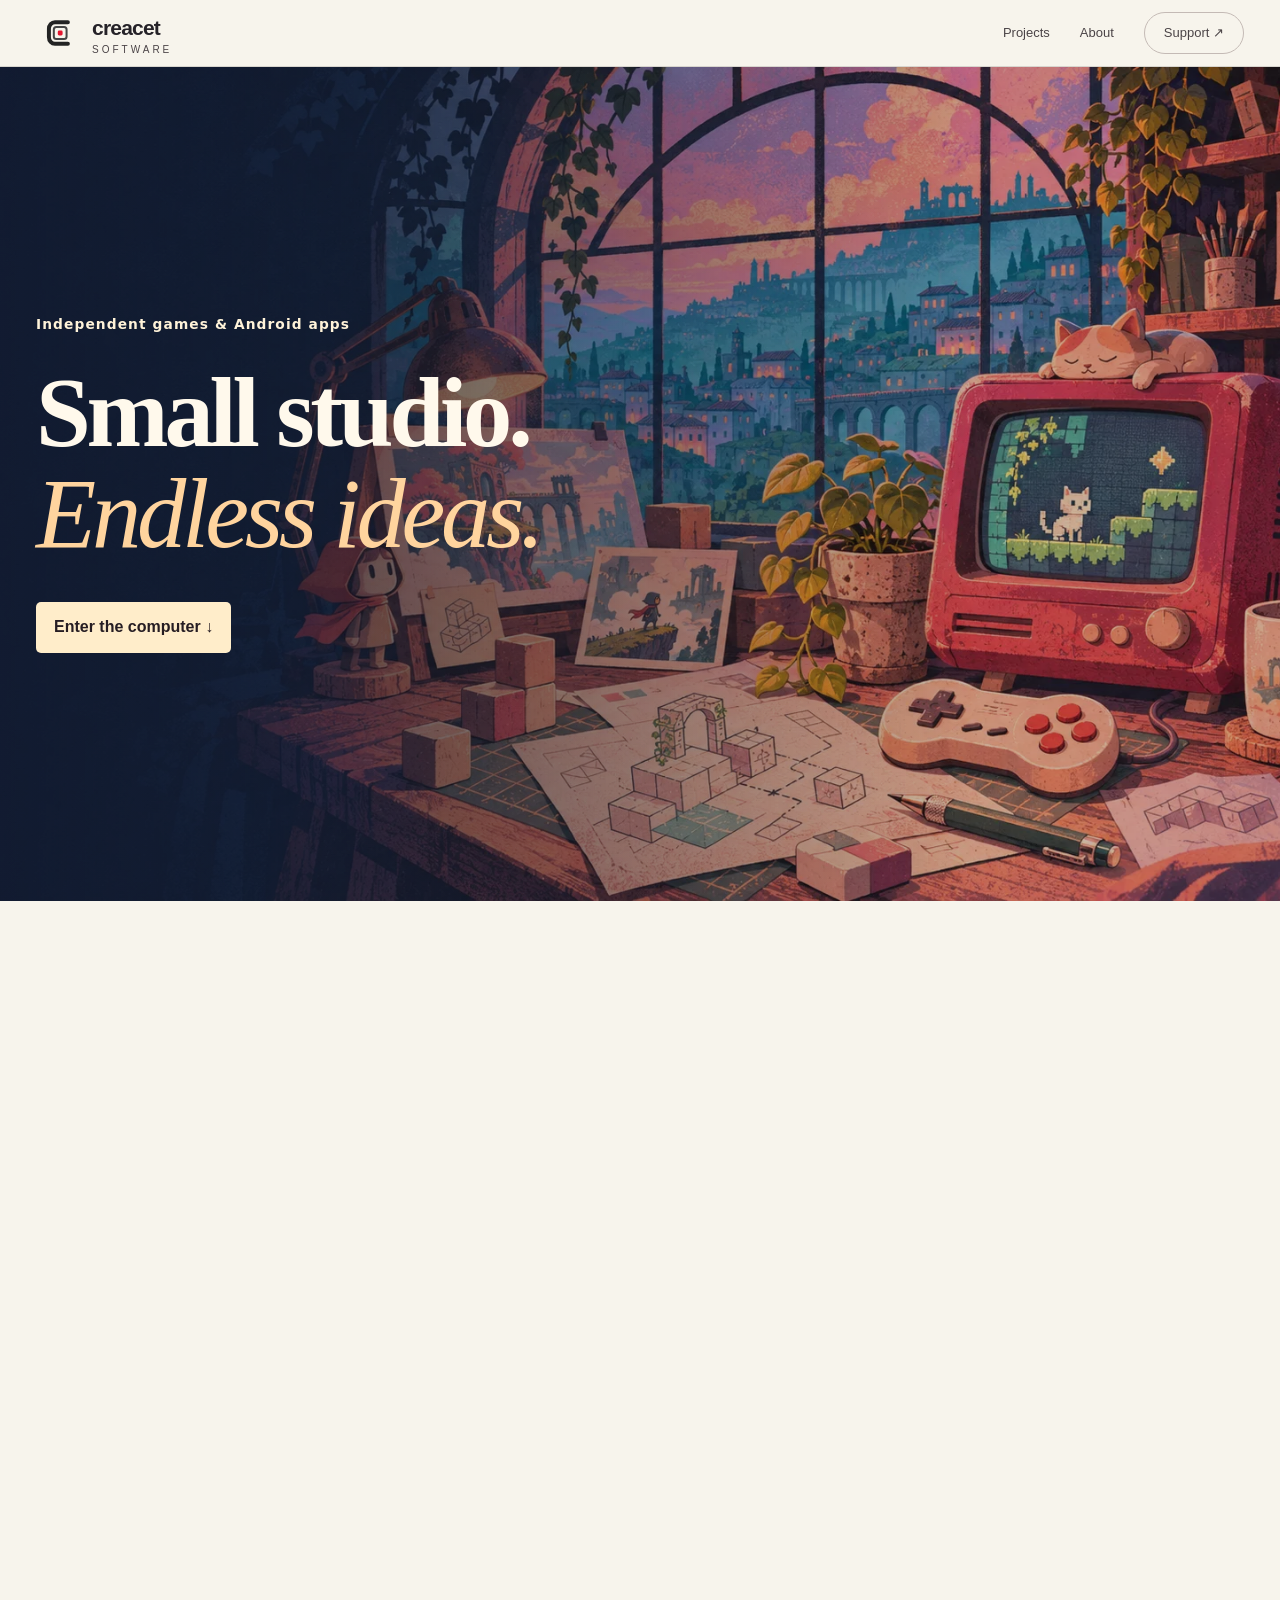
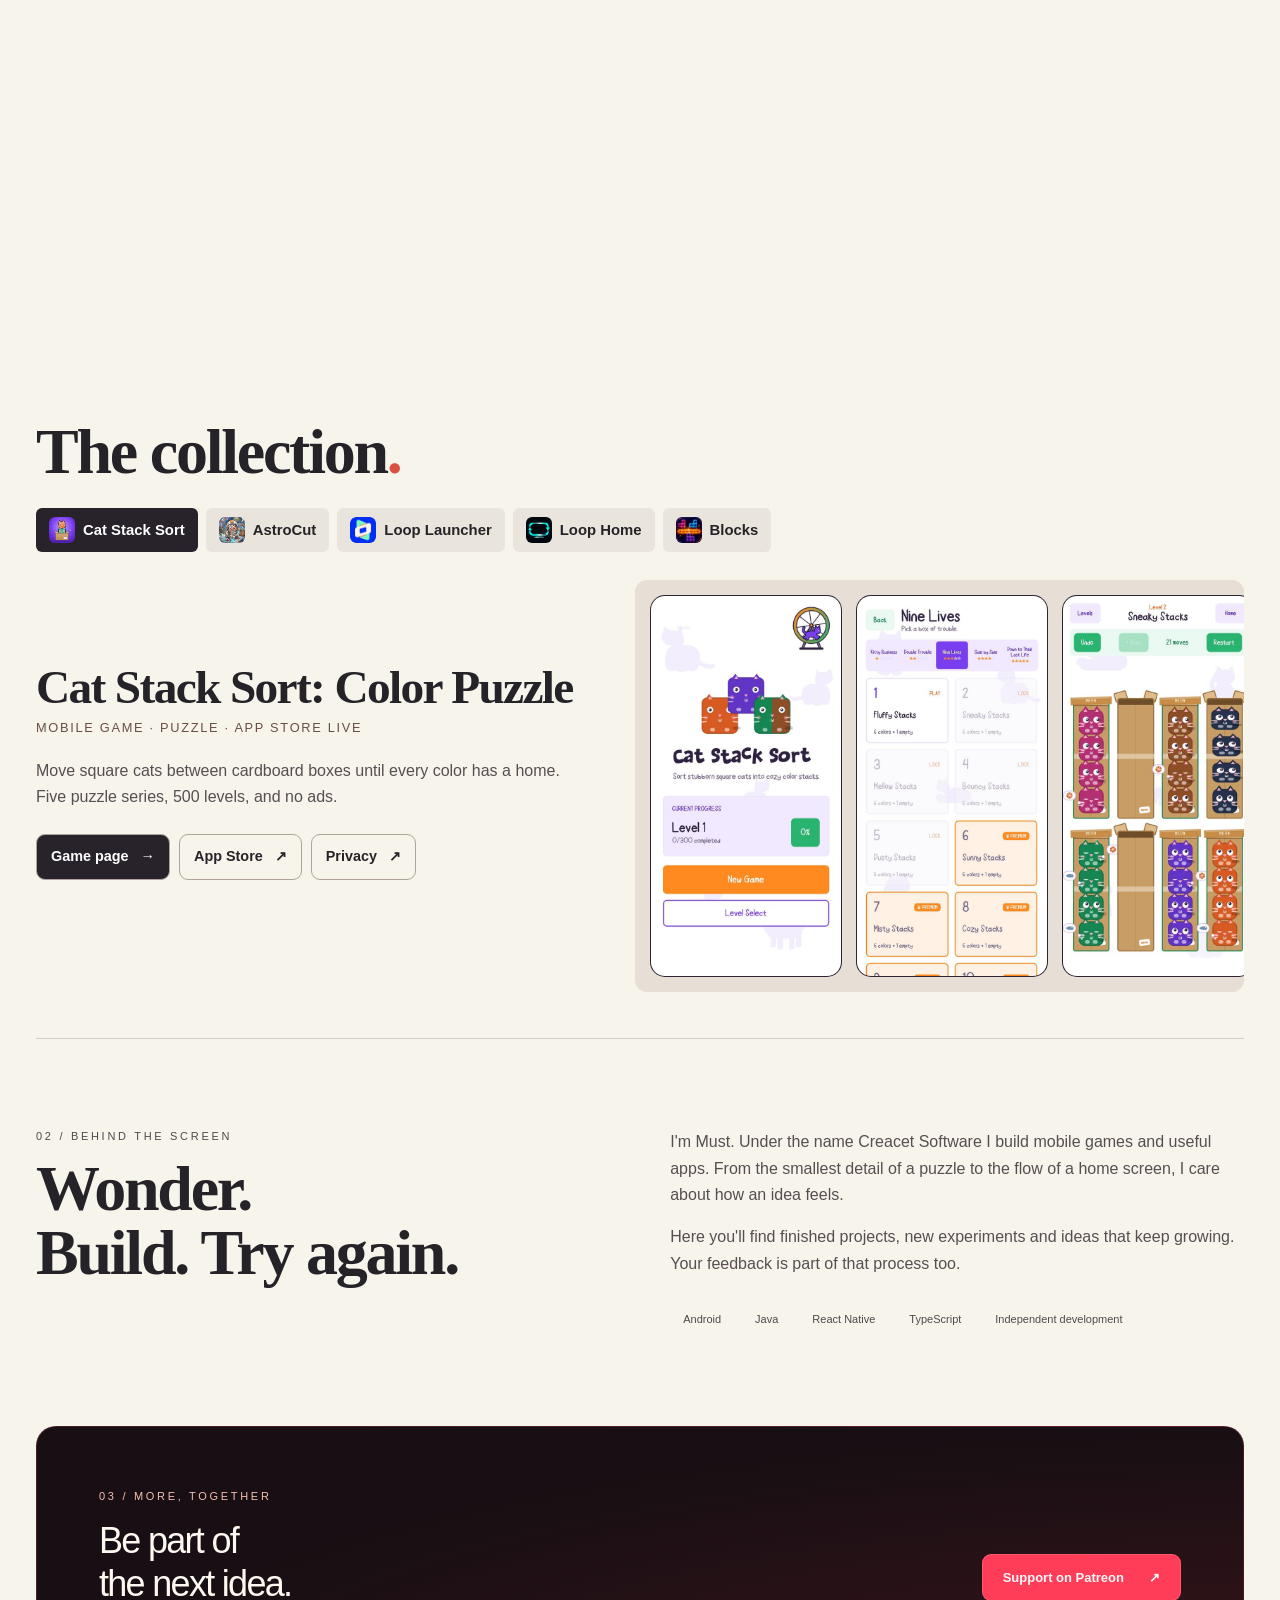
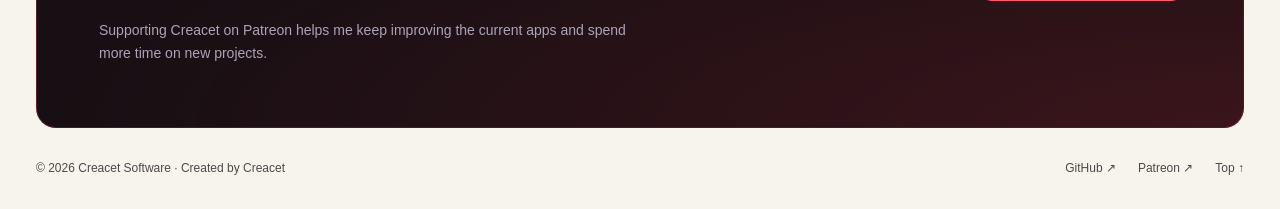
==== commit 7975a314: "Enter the illustrated studio computer on scroll and launch products from its desktop" ====
--- a/index.html
+++ b/index.html
@@ -26,15 +26,19 @@
 @media(min-width:1500px){.stage{height:530px}}@media(max-width:1050px){.portfolio-grid{grid-template-columns:repeat(3,1fr)}.detail-head{grid-template-columns:1fr}.detail-links{justify-content:flex-start;max-width:none}}@media(max-width:800px){.wrap{width:calc(100% - 38px)}nav{height:72px}.links{gap:18px}.links .hide-mobile{display:none}.hero{padding-top:57px}.intro{grid-template-columns:1fr;gap:22px}h1{letter-spacing:-3px;font-size:64px}.hero-copy{max-width:440px}.stage{height:355px;margin-top:5px}.hint{display:none}.stage-top{top:12px}.section{padding:60px 0}.section-title{display:block}.section-title>p{margin-top:18px;max-width:100%}.portfolio{padding:42px 0 56px}.portfolio-grid{grid-template-columns:repeat(2,1fr)}.about{grid-template-columns:1fr;gap:28px}.support{padding:30px;display:block}.support h2{font-size:30px}.support .button{margin-top:25px}footer{margin-top:55px;gap:18px;flex-wrap:wrap}.section-title h2,h2{font-size:33px}.stage-controls{bottom:16px}.modes button{padding:7px 13px}.app-detail{padding:58px 0}}@media(max-width:540px){.links>a:first-child{display:none}.portfolio-grid{grid-template-columns:1fr}.portfolio-card{min-height:152px}.detail-title{align-items:flex-start}.detail-title img{width:58px;height:58px}.shot{flex-basis:68vw}.detail-link{width:100%;justify-content:space-between}.home-preview{height:240px}.tv{width:82%;left:9%;height:155px;padding:20px}.tv-row{margin-top:19px}.tv-row i{height:38px}}@media(prefers-reduced-motion:reduce){html{scroll-behavior:auto}*{transition:none!important}}
 </style>
 <link rel="stylesheet" href="studio.css">
+<link rel="stylesheet" href="desktop.css">
 <link rel="icon" href="assets/creacet.svg">
 </head>
 <body>
 <header><nav class="wrap" aria-label="Main menu"><a class="brand" href="#top" aria-label="Creacet Software home"><img class="logo" src="assets/creacet.svg" alt=""><span>creacet<small>SOFTWARE</small></span></a><div class="links"><a href="#projects">Projects</a><a class="hide-mobile" href="#about">About</a><a class="navsupport" href="https://www.patreon.com/cw/creacet" target="_blank" rel="noopener noreferrer">Support ↗</a></div></nav></header>
 <main id="top">
-<section class="studio-window pitch opening" aria-labelledby="studio-title">
+<div class="camera-track"><section class="studio-window pitch opening" aria-labelledby="studio-title">
   <img class="workbench" src="assets/studio-window.webp" alt="" fetchpriority="high" width="1672" height="941">
-  <div class="opening-copy wrap"><p class="label">Independent games &amp; Android apps</p><h1 id="studio-title">Small studio.<br><em>Endless ideas.</em></h1><a class="browse" href="#projects">Explore the collection <span aria-hidden="true">↓</span></a></div>
-</section>
+  <div class="opening-copy wrap"><p class="label">Independent games &amp; Android apps</p><h1 id="studio-title">Small studio.<br><em>Endless ideas.</em></h1><a class="browse" href="#studio-desktop">Enter the computer ↓</a></div>
+  <section class="screen-ui" id="studio-desktop" aria-label="Studio desktop"><div class="crt"><div class="system-bar"><img src="assets/creacet.svg" alt="">Creacet OS <span>Studio desktop</span></div>
+    <div class="desktop-apps"><a href="catstacksort/"><img src="assets/catstacksort/icon.png" alt=""><span>Cat Stack Sort</span></a><a href="astrocut/"><img src="assets/astrocut/icon.png" alt=""><span>AstroCut</span></a><a href="blocks/"><img src="assets/blocks/icon.png" alt=""><span>Blocks</span></a><a href="loop-launcher/"><img src="assets/loop-launcher/icon.png" alt=""><span>Loop Launcher</span></a><a href="loop-home/"><img src="assets/loop-home-icon.png" alt=""><span>Loop Home</span></a></div>
+    <a class="catalog-link" href="#projects">Browse the catalogue ↓</a></div></section>
+</section></div>
 <div id="mascot" aria-hidden="true">
   <svg viewBox="0 0 48 48" focusable="false">
     <path d="m23 13 4-8" fill="none" stroke="#f0bdac" stroke-width="2.5"/>
@@ -64,6 +68,7 @@
 <script>
 </script>
 <script src="studio.js" defer></script>
+<script src="desktop.js" defer></script>
 <script>document.getElementById("year").textContent = new Date().getFullYear();
 </script>
 <script>
--- a/desktop.css
+++ b/desktop.css
@@ -0,0 +1,11 @@
+.opening h1,.opening .opening-copy h1{line-height:1.03;letter-spacing:-.043em}
+.shelf h2,.about h2,.detail-title h2{letter-spacing:-.035em}
+.picker{flex-wrap:wrap;overflow:visible}
+.opening-copy{position:relative}
+.screen-ui{width:min(880px,92%);margin:0 auto 30px;color:white;z-index:2}
+.crt{border:clamp(4px,.7vw,10px) solid #2e3339;border-radius:26px;background:radial-gradient(ellipse at top right,#29585b,transparent 75%),repeating-linear-gradient(0deg,#163337 0 2px,#193638 2px 4px);box-shadow:inset 0 0 45px #081d24,0 0 0 3px #957469,0 12px 28px #19132188;padding:clamp(16px,3vw,44px)}
+.system-bar{display:flex;align-items:center;gap:10px;border-bottom:1px solid #93c3ac66;padding-bottom:12px;font:700 1.05rem monospace;color:#ffe4ad}.system-bar img{width:32px;background:#f7ebd4;border-radius:7px}.system-bar span{margin-left:auto;font:normal .85rem monospace;color:#d4e3d8}
+.desktop-apps{display:grid;grid-template-columns:repeat(5,minmax(0,1fr));gap:8px;margin:clamp(20px,5vh,60px) 0}.desktop-apps a{display:grid;justify-items:center;align-content:start;text-align:center;gap:9px;padding:8px 2px;border-radius:10px;font:600 1rem/1.25 system-ui;color:white}.desktop-apps a:hover,.desktop-apps a:focus-visible{background:#ffffff20}.desktop-apps img{width:clamp(40px,5vw,72px);aspect-ratio:1;border-radius:22%;box-shadow:0 4px 8px #081e25aa}.catalog-link{display:inline-block;color:#c8edd9;text-decoration:underline;padding:8px 0}
+.camera-track.active{height:210svh}.active .opening{position:sticky;top:66px;height:calc(100svh - 66px);min-height:0;align-items:center}.active .workbench{width:1672px;height:941px;max-width:none;object-fit:fill;transform-origin:0 0;will-change:transform}.active .opening::before{opacity:var(--copy,1);pointer-events:none}.active .opening-copy{opacity:var(--copy,1)}.active .screen-ui{position:absolute;top:50%;left:50%;margin:0;transform:translate(-50%,-50%) scale(var(--screen-scale,1));opacity:var(--desktop,0)}
+@media(max-width:620px){.desktop-apps{grid-template-columns:repeat(3,minmax(0,1fr));gap:8px 2px;margin:14px 0}.desktop-apps a{font-size:.85rem}.desktop-apps img{width:45px}.active .opening-copy{align-self:end;margin-bottom:12vh}.screen-ui{width:92%}.picker{gap:6px}.picker a{padding:6px 9px}}
+@media(max-height:480px){.crt{padding:10px 16px}.desktop-apps{margin:4px 0;grid-template-columns:repeat(5,minmax(0,1fr))}.desktop-apps img{width:32px}.system-bar img{width:22px}.active .opening-copy{margin-block:0;padding-block:10px}}
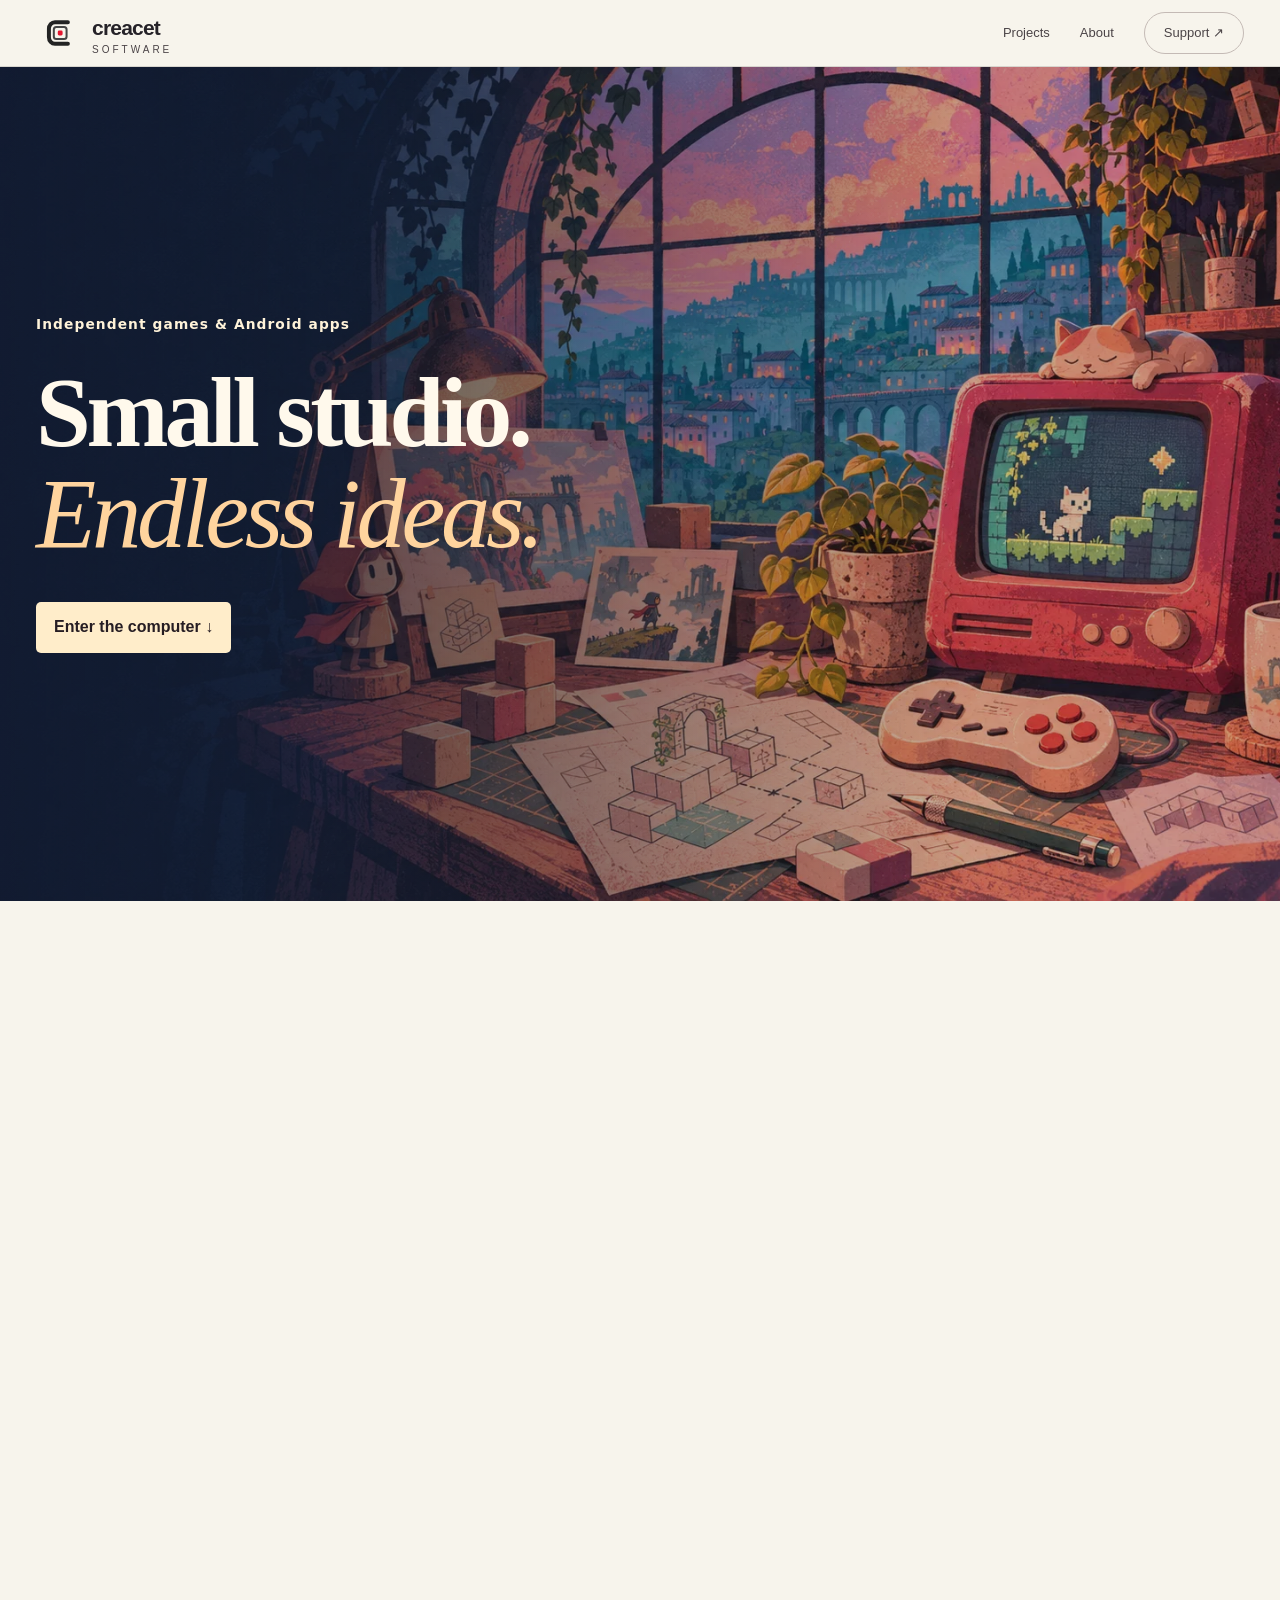
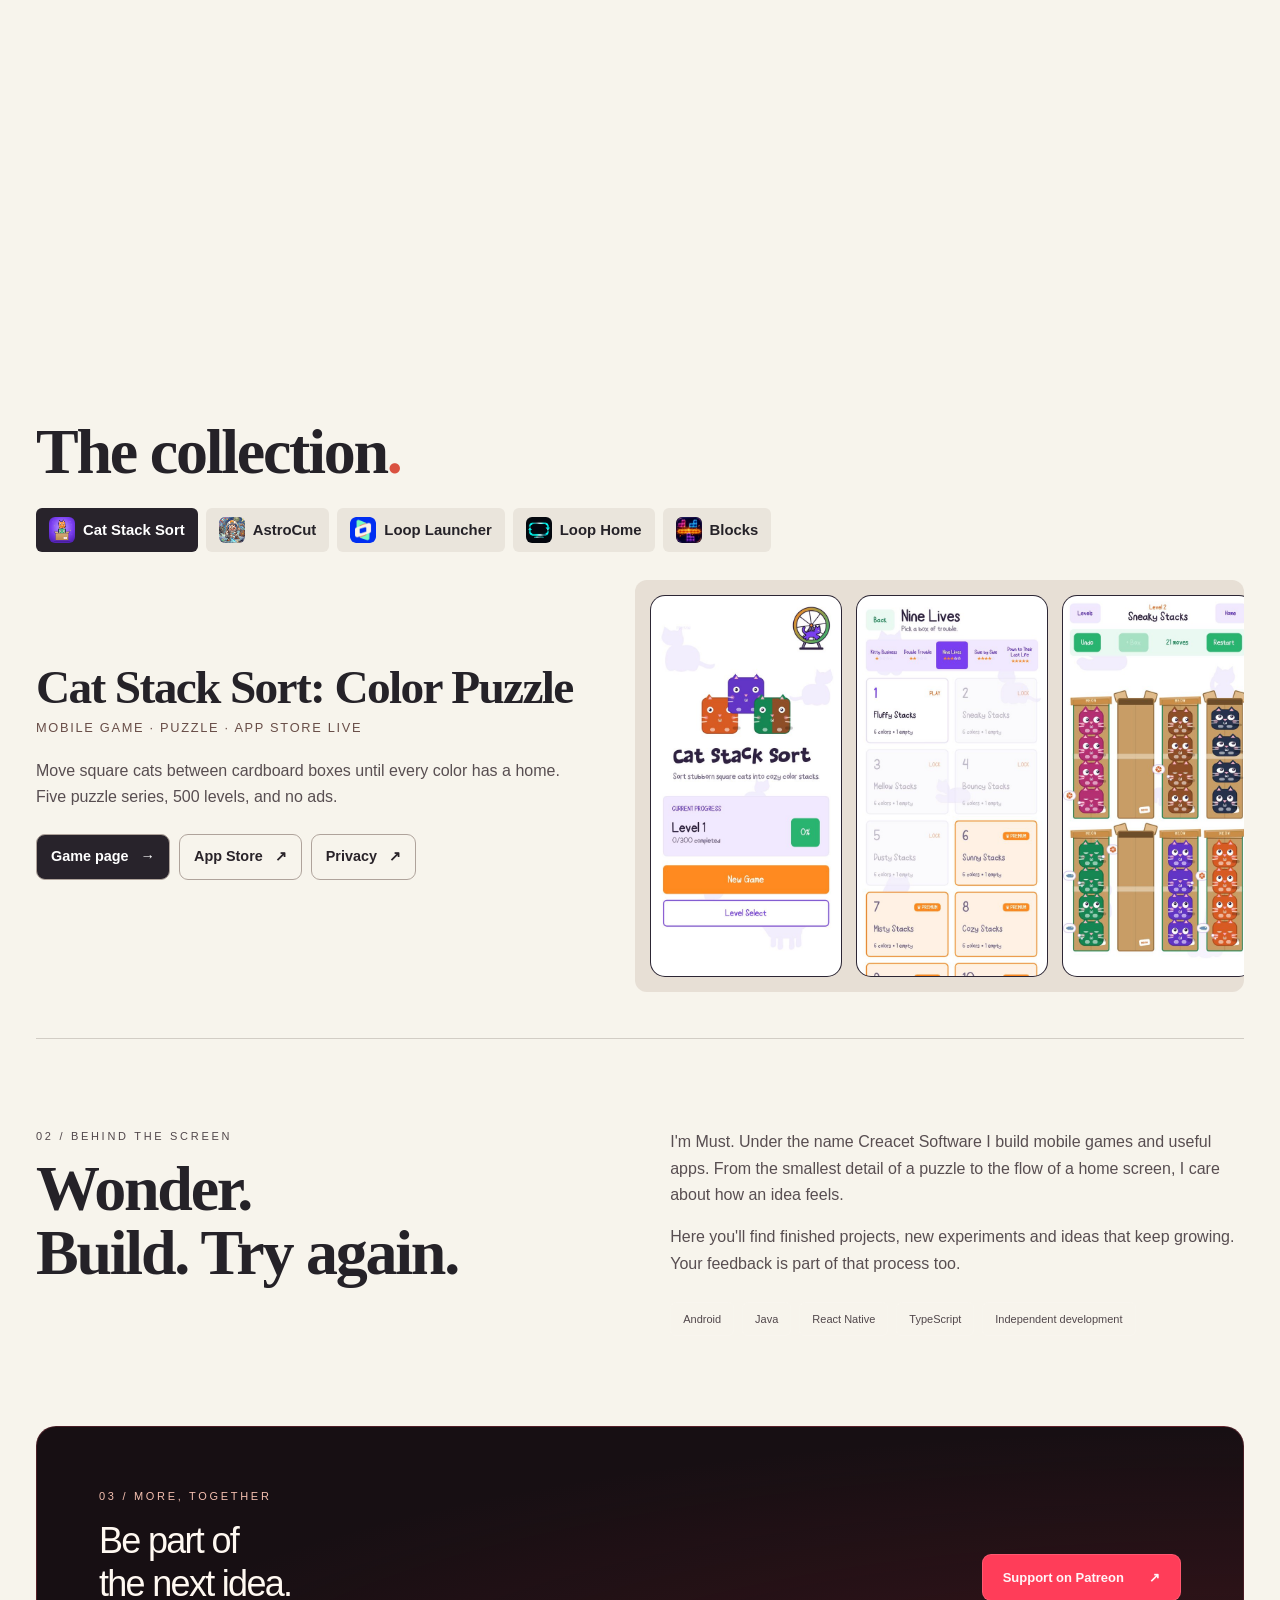
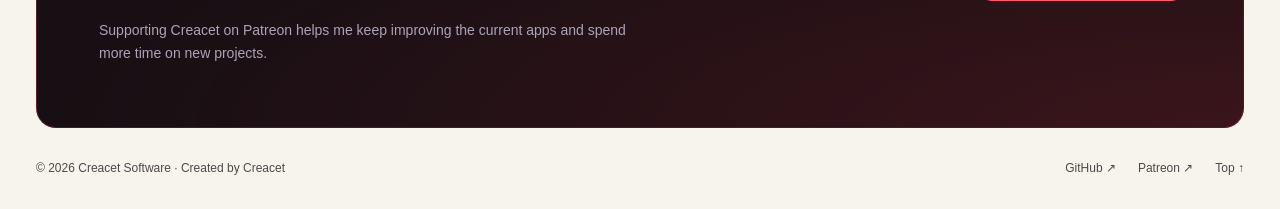
==== commit 9bea56d5: "Keep the camera pinned on touch and fit desktop controls to short screens" ====
--- a/index.html
+++ b/index.html
@@ -26,7 +26,7 @@
 @media(min-width:1500px){.stage{height:530px}}@media(max-width:1050px){.portfolio-grid{grid-template-columns:repeat(3,1fr)}.detail-head{grid-template-columns:1fr}.detail-links{justify-content:flex-start;max-width:none}}@media(max-width:800px){.wrap{width:calc(100% - 38px)}nav{height:72px}.links{gap:18px}.links .hide-mobile{display:none}.hero{padding-top:57px}.intro{grid-template-columns:1fr;gap:22px}h1{letter-spacing:-3px;font-size:64px}.hero-copy{max-width:440px}.stage{height:355px;margin-top:5px}.hint{display:none}.stage-top{top:12px}.section{padding:60px 0}.section-title{display:block}.section-title>p{margin-top:18px;max-width:100%}.portfolio{padding:42px 0 56px}.portfolio-grid{grid-template-columns:repeat(2,1fr)}.about{grid-template-columns:1fr;gap:28px}.support{padding:30px;display:block}.support h2{font-size:30px}.support .button{margin-top:25px}footer{margin-top:55px;gap:18px;flex-wrap:wrap}.section-title h2,h2{font-size:33px}.stage-controls{bottom:16px}.modes button{padding:7px 13px}.app-detail{padding:58px 0}}@media(max-width:540px){.links>a:first-child{display:none}.portfolio-grid{grid-template-columns:1fr}.portfolio-card{min-height:152px}.detail-title{align-items:flex-start}.detail-title img{width:58px;height:58px}.shot{flex-basis:68vw}.detail-link{width:100%;justify-content:space-between}.home-preview{height:240px}.tv{width:82%;left:9%;height:155px;padding:20px}.tv-row{margin-top:19px}.tv-row i{height:38px}}@media(prefers-reduced-motion:reduce){html{scroll-behavior:auto}*{transition:none!important}}
 </style>
 <link rel="stylesheet" href="studio.css">
-<link rel="stylesheet" href="desktop.css">
+<link rel="stylesheet" href="desktop.css?v=touch2">
 <link rel="icon" href="assets/creacet.svg">
 </head>
 <body>
@@ -37,6 +37,7 @@
   <div class="opening-copy wrap"><p class="label">Independent games &amp; Android apps</p><h1 id="studio-title">Small studio.<br><em>Endless ideas.</em></h1><a class="browse" href="#studio-desktop">Enter the computer ↓</a></div>
   <section class="screen-ui" id="studio-desktop" aria-label="Studio desktop"><div class="crt"><div class="system-bar"><img src="assets/creacet.svg" alt="">Creacet OS <span>Studio desktop</span></div>
     <div class="desktop-apps"><a href="catstacksort/"><img src="assets/catstacksort/icon.png" alt=""><span>Cat Stack Sort</span></a><a href="astrocut/"><img src="assets/astrocut/icon.png" alt=""><span>AstroCut</span></a><a href="blocks/"><img src="assets/blocks/icon.png" alt=""><span>Blocks</span></a><a href="loop-launcher/"><img src="assets/loop-launcher/icon.png" alt=""><span>Loop Launcher</span></a><a href="loop-home/"><img src="assets/loop-home-icon.png" alt=""><span>Loop Home</span></a></div>
+    <div class="desktop-dock"><a href="mailto:mustycetin@gmail.com"><span aria-hidden="true">✉</span> Mail</a><a href="#about" id="open-bio"><span aria-hidden="true">ⓘ</span> About Must</a></div>
     <a class="catalog-link" href="#projects">Browse the catalogue ↓</a></div></section>
 </section></div>
 <div id="mascot" aria-hidden="true">
@@ -67,12 +68,14 @@
 <footer class="wrap"><span>© <span id="year">2026</span> Creacet Software · Created by Creacet</span><div class="footer-links"><a href="https://github.com/mustycetin">GitHub ↗</a><a href="https://www.patreon.com/cw/creacet">Patreon ↗</a><a href="#top">Top ↑</a></div></footer>
 <script>
 </script>
-<script src="studio.js" defer></script>
+<script src="studio.js?v=touch2" defer></script>
 <script src="desktop.js" defer></script>
 <script>document.getElementById("year").textContent = new Date().getFullYear();
 </script>
 <script>
 (()=>{const viewer=document.getElementById('viewer'),large=document.getElementById('large-shot');const sets={loop:{dir:'loop-launcher',name:'Loop Launcher',list:[["01-home-screen","Your day at a glance"],["02-infinite-dock","Keep scrolling: the infinite dock"],["03-loopi","Tap into your AI apps with Loopi"],["04-card-deck","Swipe through your deck"],["05-folders","Give every app a place"],["06-personalization","Pick your palette"],["07-news-reader","Follow your own feed"],["08-apps-and-search","Find it all with one swipe"],["09-privacy","Your data stays yours"],["10-loop-pro","Make gestures your own"]]},catstack:{dir:'catstacksort',name:'Cat Stack Sort',h:1080,list:[["01-home","Home screen"],["02-series","Five series, from easy to extreme"],["03-sealed-boxes","Full boxes seal with MEOW tape"],["04-double-trouble","Double Trouble: two-color cats"],["05-nine-lives","Nine Lives: tighter boards"],["06-side-by-side","Side by Side: colors match by side"],["07-last-life-dark","Down to Their Last Life: in the dark"],["08-kitty-business","Kitty Business: the classic"]]},astrocut:{dir:'astrocut',name:'AstroCut',list:[["01-slice-space","Slice space!"],["02-enemy-skins","Dress up your enemies"],["03-astronaut-looks","20+ astronaut looks"],["04-cut-trails","Leave your mark"],["05-levels-planets","250 levels, 21 planets"]]},blocks:{dir:'blocks',name:'Blocks: Puzzle Game',h:1170,list:[["01","Home and daily play"],["02","Clear rows, columns and boxes"],["03","Five game modes"],["04","Combos and score goals"]]}};document.querySelectorAll('[data-shots]').forEach(box=>{const set=sets[box.dataset.shots];for(const [n,label] of set.list){const b=document.createElement('button'),img=document.createElement('img');b.className='shot';b.setAttribute('aria-label','Enlarge '+set.name+' screenshot: '+label);img.src='assets/'+set.dir+'/en-'+n+'.jpg';img.alt=set.name+' — '+label;img.loading='lazy';img.width=540;img.height=set.h||960;b.append(img);b.onclick=()=>{large.src=img.src;large.alt=img.alt;viewer.showModal()};box.append(b)}});document.getElementById('close-viewer').onclick=()=>viewer.close();viewer.addEventListener('click',e=>{if(e.target===viewer)viewer.close()});viewer.addEventListener('close',()=>{large.removeAttribute('src')})})();
 </script>
+<dialog id="bio-window" aria-labelledby="bio-title"><header><strong id="bio-title">About Must</strong><form method="dialog"><button autofocus aria-label="Close About Must">×</button></form></header><div class="bio-copy"></div><a href="mailto:mustycetin@gmail.com">Write to Must</a></dialog>
+<dialog id="product-window" aria-labelledby="app-title"><div class="app-chrome"><img src="assets/creacet.svg" alt=""><span>Creacet OS</span><strong id="app-title"></strong><form method="dialog"><button aria-label="Close application" autofocus>×</button></form></div><div class="app-content"></div></dialog>
 </body>
 </html>
--- a/desktop.css
+++ b/desktop.css
@@ -9,3 +9,23 @@
 .camera-track.active{height:210svh}.active .opening{position:sticky;top:66px;height:calc(100svh - 66px);min-height:0;align-items:center}.active .workbench{width:1672px;height:941px;max-width:none;object-fit:fill;transform-origin:0 0;will-change:transform}.active .opening::before{opacity:var(--copy,1);pointer-events:none}.active .opening-copy{opacity:var(--copy,1)}.active .screen-ui{position:absolute;top:50%;left:50%;margin:0;transform:translate(-50%,-50%) scale(var(--screen-scale,1));opacity:var(--desktop,0)}
 @media(max-width:620px){.desktop-apps{grid-template-columns:repeat(3,minmax(0,1fr));gap:8px 2px;margin:14px 0}.desktop-apps a{font-size:.85rem}.desktop-apps img{width:45px}.active .opening-copy{align-self:end;margin-bottom:12vh}.screen-ui{width:92%}.picker{gap:6px}.picker a{padding:6px 9px}}
 @media(max-height:480px){.crt{padding:10px 16px}.desktop-apps{margin:4px 0;grid-template-columns:repeat(5,minmax(0,1fr))}.desktop-apps img{width:32px}.system-bar img{width:22px}.active .opening-copy{margin-block:0;padding-block:10px}}
+.desktop-dock{display:flex;gap:10px;border-top:1px solid #93c3ac66;padding-top:9px}.desktop-dock a{display:inline-flex;align-items:center;gap:8px;min-height:44px;padding:6px 12px;border-radius:8px;color:#ffebc3;background:#ffffff12;font-weight:600}.desktop-dock a:hover{background:#ffffff29}.desktop-dock span{font-size:1.35rem}
+#bio-window{width:min(450px,92vw);max-height:80svh;padding:0 22px 20px;background:#f7f2df;color:#272e30;border:3px solid #314c4f;border-radius:12px;box-shadow:0 15px 60px #101b22aa}#bio-window::backdrop{background:#0b1726a8}#bio-window header{position:static;display:flex;justify-content:space-between;align-items:center;background:#214347;color:#ffebc3;margin:0 -22px;padding:8px 14px;font:600 1rem monospace}#bio-window button{min-width:44px;min-height:44px;color:white;border:0;background:transparent;font-size:1.5rem}#bio-window a{color:#214347;text-decoration:underline}
+@media(max-height:480px){.desktop-dock{display:inline-flex;border:0;padding:0;margin-right:14px}}
+#product-window{padding:0;width:min(1280px,94vw);height:90dvh;max-width:100%;max-height:100dvh;border:2px solid #678784;border-radius:15px;background:#172d31;color:#ffebc3;overflow:hidden;box-shadow:0 18px 85px #0009}
+#product-window[open]{display:flex;flex-direction:column}
+#product-window::backdrop{background:#081a22aa}
+.app-chrome{flex:none;display:flex;align-items:center;gap:10px;padding:4px 8px 4px 14px;font:600 .92rem/1.3 monospace;background:#214347}
+.app-chrome img{width:28px;height:28px;background:#f7ebd4;border-radius:7px}
+.app-chrome strong{border-left:1px solid #729490;padding-left:10px;color:white}
+.app-chrome form{margin-left:auto}.app-chrome button{width:44px;height:44px;border:0;border-radius:8px;background:#ffffff12;color:white;font:1.65rem/1 system-ui;cursor:pointer}.app-chrome button:hover{background:#9b4147}
+.app-content{flex:1;min-height:0}.app-content iframe{display:block;width:100%;height:100%;border:0;background:#151520}
+html:has(#product-window[open]){overflow:hidden}
+@media(max-width:620px){#product-window{width:100%;height:100dvh;border:0;border-radius:0}.app-chrome{padding-top:max(4px,env(safe-area-inset-top))}}
+.app-detail{position:relative}
+@media(pointer:coarse){
+  .active .screen-ui{max-height:calc(100svh - 82px);overflow-y:auto;border-radius:16px}
+  .desktop-dock a,.desktop-apps a,.catalog-link{min-height:44px}
+  #product-window{height:100dvh;max-height:100dvh}
+  .app-chrome{padding-left:max(14px,env(safe-area-inset-left));padding-right:max(8px,env(safe-area-inset-right))}
+}
